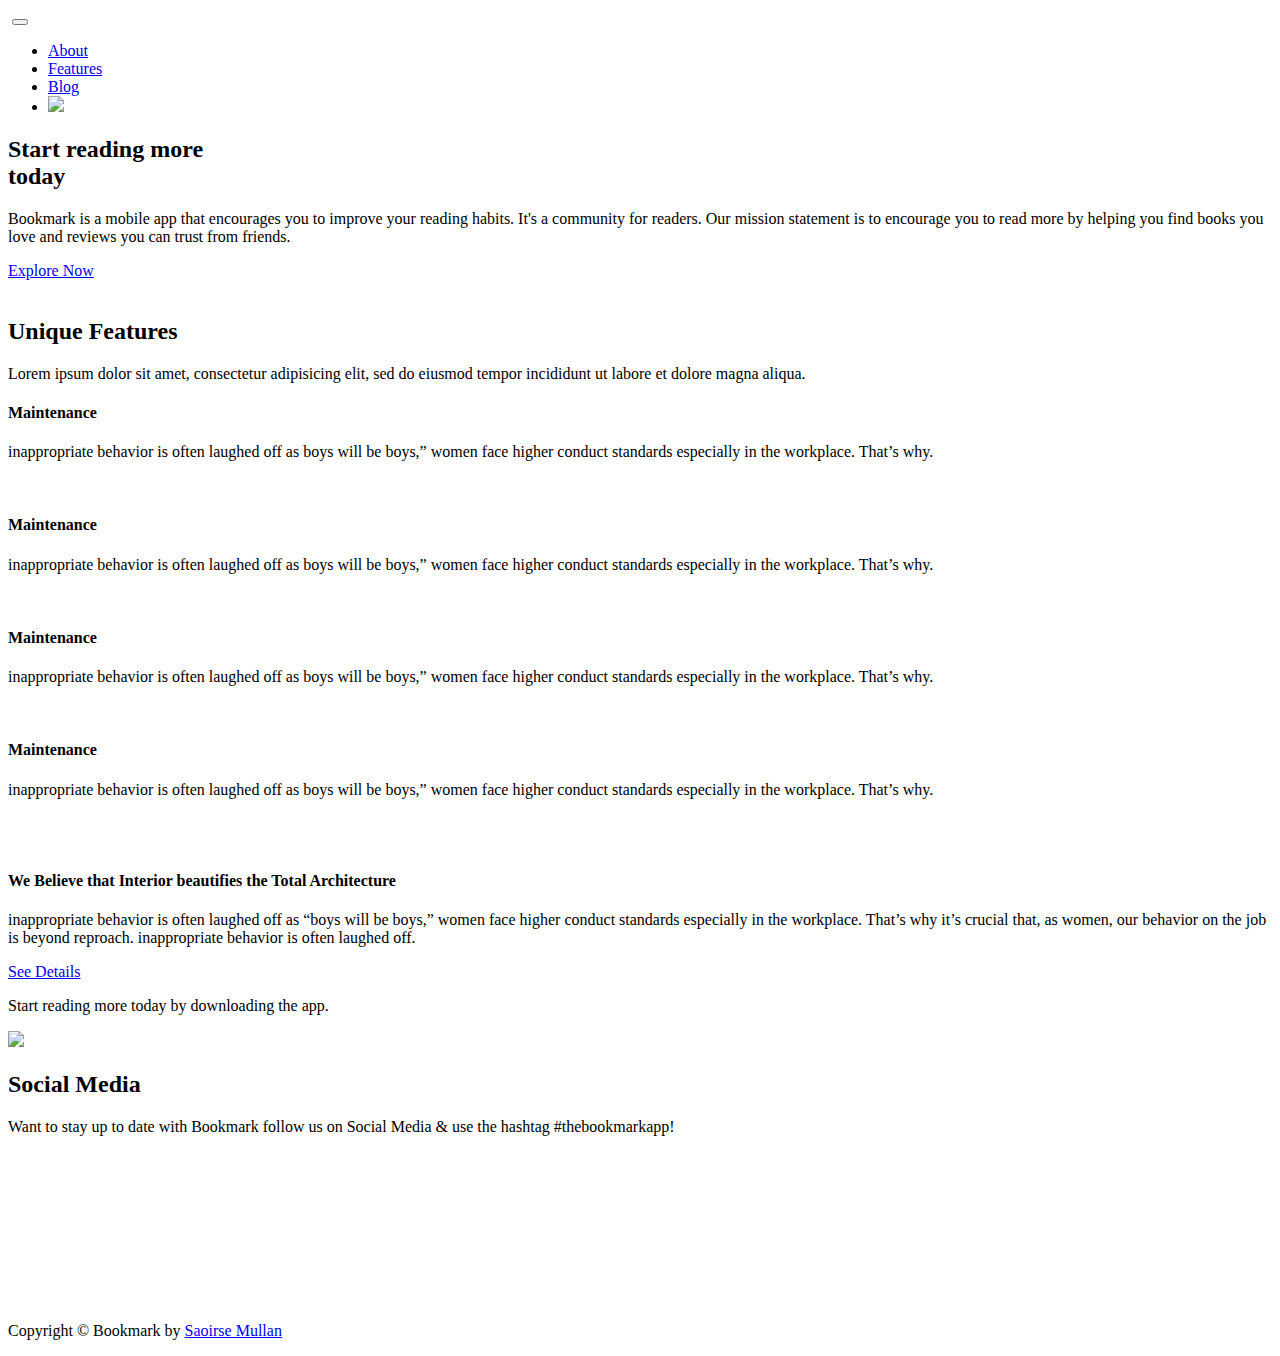
==== index.html @ 13c90588 "Add files via upload" ====
<!doctype html>
<html lang="en">
    <head>
        <!-- Required meta tags -->
        <meta charset="utf-8">
        <meta name="viewport" content="width=device-width, initial-scale=1, shrink-to-fit=no">
        <link rel="icon" href="img/favicon.jpg" type="image/png">
        <title>Bookmark</title>
        <!-- Bootstrap CSS -->
        <link rel="stylesheet" href="css/bootstrap.css">
        <link rel="stylesheet" href="vendors/linericon/style.css">
        <link rel="stylesheet" href="css/font-awesome.min.css">
        <link rel="stylesheet" href="vendors/owl-carousel/owl.carousel.min.css">
        <link rel="stylesheet" href="vendors/lightbox/simpleLightbox.css">
        <link rel="stylesheet" href="vendors/nice-select/css/nice-select.css">
        <link rel="stylesheet" href="vendors/animate-css/animate.css">
        <link rel="stylesheet" href="vendors/popup/magnific-popup.css">
  <link href="https://fonts.googleapis.com/css2?family=Muli&family=Roboto&display=swap" rel="stylesheet">        <!-- main css -->
        <link rel="stylesheet" href="css/style.css">
        <link rel="stylesheet" href="css/responsive.css">
    </head>
    <body data-spy="scroll" data-target="#mainNav" data-offset="70">
        
        <!--================Header Menu Area =================-->
        <header class="header_area">
            <div class="main_menu" id="mainNav">
            	<nav class="navbar navbar-expand-lg navbar-light">
					<div class="container">
						<!-- Brand and toggle get grouped for better mobile display -->
						<a class="navbar-brand logo_h" href="index.html"><img src="img/logo.svg" alt=""></a>
						<button class="navbar-toggler" type="button" data-toggle="collapse" data-target="#navbarSupportedContent" aria-controls="navbarSupportedContent" aria-expanded="false" aria-label="Toggle navigation">
							<span class="icon-bar"></span>
							<span class="icon-bar"></span>
							<span class="icon-bar"></span>
						</button>
						<!-- Collect the nav links, forms, and other content for toggling -->
						<div class="collapse navbar-collapse offset" id="navbarSupportedContent">
							<ul class="nav navbar-nav menu_nav ml-auto">
								<li class="nav-item active"><a class="nav-link" href="#home">About</a></li> 
								<li class="nav-item"><a class="nav-link" href="#feature">Features</a></li> 
                                <li class="nav-item"><a class="nav-link" href="https://saoirseann.tumblr.com/tagged/ixd503">Blog</a></li> 
                                  <div class="app-stores">
                                <li class="nav-item"><a class="nav-link" href="#download"><img src="img/google.png"></a></li></div>
							</ul>
						</div> 
					</div>
            	</nav>
            </div>
        </header>
        <!--================Header Menu Area =================-->
        
        <!--================Home Banner Area =================-->
        <section class="home_banner_area" id="home">
            <div class="banner_inner">
				<div class="container">
					<div class="row banner_content">
						<div class="col-lg-9">
							<h2>Start reading more<br> today</h2>
							<p>Bookmark is a mobile app that encourages you to improve your reading habits. It's a community for readers. Our mission statement is to encourage you to read more by helping you find books you love and reviews you can trust from friends.</p>
							<a class="banner_btn" href="#main_title">Explore Now</a>
						</div>
						<div class="col-lg-3">
							<div class="banner_map_img">
								<img class="img-fluid" src="img/home.png" alt="">
							</div>
						</div>
					</div>
				</div>
            </div>
        </section>
        <!--================End Home Banner Area =================-->
        
        <!--================Feature Area =================-->
        <section class="feature_area p_120" id="feature">
        	<div class="container">
        		<div class="main_title">
        			<h2>Unique Features</h2>
        			<p>Lorem ipsum dolor sit amet, consectetur adipisicing elit, sed do eiusmod tempor incididunt ut labore  et dolore magna aliqua.</p>
        		</div>
        		<div class="feature_inner row">
        			<div class="col-lg-6 col-md-6">
        				<div class="feature_item">
        					<h4>Maintenance</h4>
        					<p>inappropriate behavior is often laughed off as boys will be boys,” women face higher conduct standards especially in the workplace. That’s why.</p>
                            <img class="img-fluid" src="img/hme.png" alt="">
        				</div>
        			</div>
                </div>

                <div class="feature_inner row">
        			<div class="col-lg-6 col-md-6">
        				<div class="feature_item">
        					<h4>Maintenance</h4>
        					<p>inappropriate behavior is often laughed off as boys will be boys,” women face higher conduct standards especially in the workplace. That’s why.</p>
                            <img class="img-fluid" src="img/hme.png" alt="">
        				</div>
        			</div></div>



        			                <div class="feature_inner row">
                                        <div class="col-lg-6 col-md-6">
        				<div class="feature_item">
        					<h4>Maintenance</h4>
        					<p>inappropriate behavior is often laughed off as boys will be boys,” women face higher conduct standards especially in the workplace. That’s why.</p>
                        <img class="img-fluid" src="img/hme.png" alt="">


        				</div>
        			</div></div>


                    <div class="feature_inner row">
                        <div class="col-lg-6 col-md-6">
        				<div class="feature_item">
        					<h4>Maintenance</h4>
        					<p>inappropriate behavior is often laughed off as boys will be boys,” women face higher conduct standards especially in the workplace. That’s why.</p>
                            <img class="img-fluid" src="img/hme.png" alt="">

        				</div>
        			</div>
        		</div>


        	</div>
        </section>
        <!--================End Feature Area =================-->
        
        <!--================Interior Area =================-->
        <section class="interior_area">
        	<div class="container">
        		<div class="interior_inner row">
        			<div class="col-lg-6">
        				<img class="img-fluid" src="img/interior-1.png" alt="">
        			</div>
        			<div class="col-lg-5 offset-lg-1">
        				<div class="interior_text">
        					<h4>We Believe that Interior beautifies the Total Architecture</h4>
        					<p>inappropriate behavior is often laughed off as “boys will be boys,” women face higher conduct standards especially in the workplace. That’s why it’s crucial that, as women, our behavior on the job is beyond reproach. inappropriate behavior is often laughed off.</p>
        					<a class="main_btn" href="#">See Details</a>
        				</div>
        			</div>
        		</div>
        	</div>
        </section>
        <!--================End Interior Area =================-->
        

        
        <!--================Price Area =================
        <section class="price_area p_120" id="price">
        	<div class="container">
        		<div class="main_title">
        			<h2>Pricing Table</h2>
        			<p>Lorem ipsum dolor sit amet, consectetur adipisicing elit, sed do eiusmod tempor incididunt ut labore  et dolore magna aliqua.</p>
        		</div>
        		<div class="price_item_inner row">
        			<div class="col-lg-4">
        				<div class="price_item">
        					<div class="price_head">
        						<div class="float-left">
        							<h3>Standard</h3>
        							<p>For the individuals</p>
        						</div>
        						<div class="float-right">
        							<h2>£199</h2>
        						</div>
        					</div>
        					<div class="price_body">
        						<ul class="list">
        							<li><a href="#">2.5 GB Free Photos</a></li>
        							<li><a href="#">Secure Online Transfer Indeed</a></li>
        							<li><a href="#">Unlimited Styles for interface</a></li>
        							<li><a href="#">Reliable Customer Service</a></li>
        							<li><a href="#">Manual Backup Provided</a></li>
        						</ul>
        					</div>
        					<div class="price_footer">
        						<a class="main_btn2" href="#">Purchase Plan</a>
        					</div>
        				</div>
        			</div>
        			<div class="col-lg-4">
        				<div class="price_item">
        					<div class="price_head">
        						<div class="float-left">
        							<h3>Standard</h3>
        							<p>For the individuals</p>
        						</div>
        						<div class="float-right">
        							<h2>£199</h2>
        						</div>
        					</div>
        					<div class="price_body">
        						<ul class="list">
        							<li><a href="#">2.5 GB Free Photos</a></li>
        							<li><a href="#">Secure Online Transfer Indeed</a></li>
        							<li><a href="#">Unlimited Styles for interface</a></li>
        							<li><a href="#">Reliable Customer Service</a></li>
        							<li><a href="#">Manual Backup Provided</a></li>
        						</ul>
        					</div>
        					<div class="price_footer">
        						<a class="main_btn2" href="#">Purchase Plan</a>
        					</div>
        				</div>
        			</div>
        			<div class="col-lg-4">
        				<div class="price_item">
        					<div class="price_head">
        						<div class="float-left">
        							<h3>Standard</h3>
        							<p>For the individuals</p>
        						</div>
        						<div class="float-right">
        							<h2>£199</h2>
        						</div>
        					</div>
        					<div class="price_body">
        						<ul class="list">
        							<li><a href="#">2.5 GB Free Photos</a></li>
        							<li><a href="#">Secure Online Transfer Indeed</a></li>
        							<li><a href="#">Unlimited Styles for interface</a></li>
        							<li><a href="#">Reliable Customer Service</a></li>
        							<li><a href="#">Manual Backup Provided</a></li>
        						</ul>
        					</div>
        					<div class="price_footer">
        						<a class="main_btn2" href="#">Purchase Plan</a>
        					</div>
        				</div>
        			</div>
        		</div>
        	</div>
        </section>
        <!--================End Price Area =================-->
        
        <!--================Feature Area =================
        <section class="screenshot_area p_120" id="screen">
        	<div class="container">
        		<div class="main_title">
        			<h2>Unique Screenshots</h2>
        			<p>Lorem ipsum dolor sit amet, consectetur adipisicing elit, sed do eiusmod tempor incididunt ut labore  et dolore magna aliqua.</p>
        		</div>
        		<div class="screenshot_inner owl-carousel">
        			<div class="item">
        				<img src="img/feature/feature-1.jpg" alt="">
        			</div>
        			<div class="item">
        				<img src="img/feature/feature-2.jpg" alt="">
        			</div>
        			<div class="item">
        				<img src="img/feature/feature-3.jpg" alt="">
        			</div>
        			<div class="item">
        				<img src="img/feature/feature-4.jpg" alt="">
        			</div>
        		</div>
        	</div>
        </section>
        <!--================End Feature Area =================-->
        
      
        
        <!--================Download App Area =================-->
        <section class="download_app_area p_120">
        	<div class="container" id="download">
        		<div class="app_inner">
        			<p>Start reading more today by downloading the app.</p>
        			<div class="app_stores">
        			
        				<img src="img/google.png" width="135px">
                    </div>
                </div>
            </div>
        </section>
        <!--================End Download App Area =================-->
        
        <!--================Latest News Area =================-->
        <section class="latest_news_area p_120">
            <div class="container">
                <div class="main_title">
                    <h2>Social Media</h2>
        			<p>Want to stay up to date with Bookmark follow us on Social Media & use the hashtag #thebookmarkapp!</p>
        		</div>
        	
 <!-- LightWidget WIDGET --><script src="https://cdn.lightwidget.com/widgets/lightwidget.js"></script><iframe src="//lightwidget.com/widgets/a616dbb40aae5538a59fd2884e428ef4.html" scrolling="no" allowtransparency="true" class="lightwidget-widget" style="width:100%;border:0;overflow:hidden;"></iframe>

        	</div>
        </section>
        <!--================End Latest News Area =================-->
        
        <!--================ start footer Area  =================-->	
        <footer class="footer-area p_120">
            <div class="container">
        
                <div class="row footer-bottom d-flex justify-content-between align-items-center">
                    <p class="col-lg-8 col-md-8 footer-text m-0">
Copyright &copy; Bookmark by <a href="https://saoirsemullan.com" target="_blank">Saoirse Mullan</a></p>
                    <div class="col-lg-4 col-md-4 footer-social">

                        <a href="https://www.instagram.com/bookmark_app/" target="_blank"><i class="fa fa-instagram fa-2x"></i></a>
                        <a href="https://facebook.com/thebookmarkapp" target="_blank"><i class="fa fa-facebook fa-2x"></i></a>
                        <a href="https://twitter.com/bookmark_app" target="_blank"><i class="fa fa-twitter fa-2x"></i></a>
                    </div>
                </div>
            </div>
        </footer>
		<!--================ End footer Area  =================-->
        
        
        
        
        
        <!-- Optional JavaScript -->
        <!-- jQuery first, then Popper.js, then Bootstrap JS -->
        <script src="js/jquery-3.2.1.min.js"></script>
        <script src="js/popper.js"></script>
        <script src="js/bootstrap.min.js"></script>
        <script src="js/stellar.js"></script>
        <script src="vendors/lightbox/simpleLightbox.min.js"></script>
        <script src="vendors/nice-select/js/jquery.nice-select.min.js"></script>
        <script src="vendors/isotope/imagesloaded.pkgd.min.js"></script>
        <script src="vendors/isotope/isotope-min.js"></script>
        <script src="vendors/owl-carousel/owl.carousel.min.js"></script>
        <script src="js/jquery.ajaxchimp.min.js"></script>
        <script src="vendors/counter-up/jquery.waypoints.min.js"></script>
        <script src="vendors/counter-up/jquery.counterup.js"></script>
        <script src="js/mail-script.js"></script>
        <script src="vendors/popup/jquery.magnific-popup.min.js"></script>
        <script src="js/theme.js"></script>
    </body>
</html>
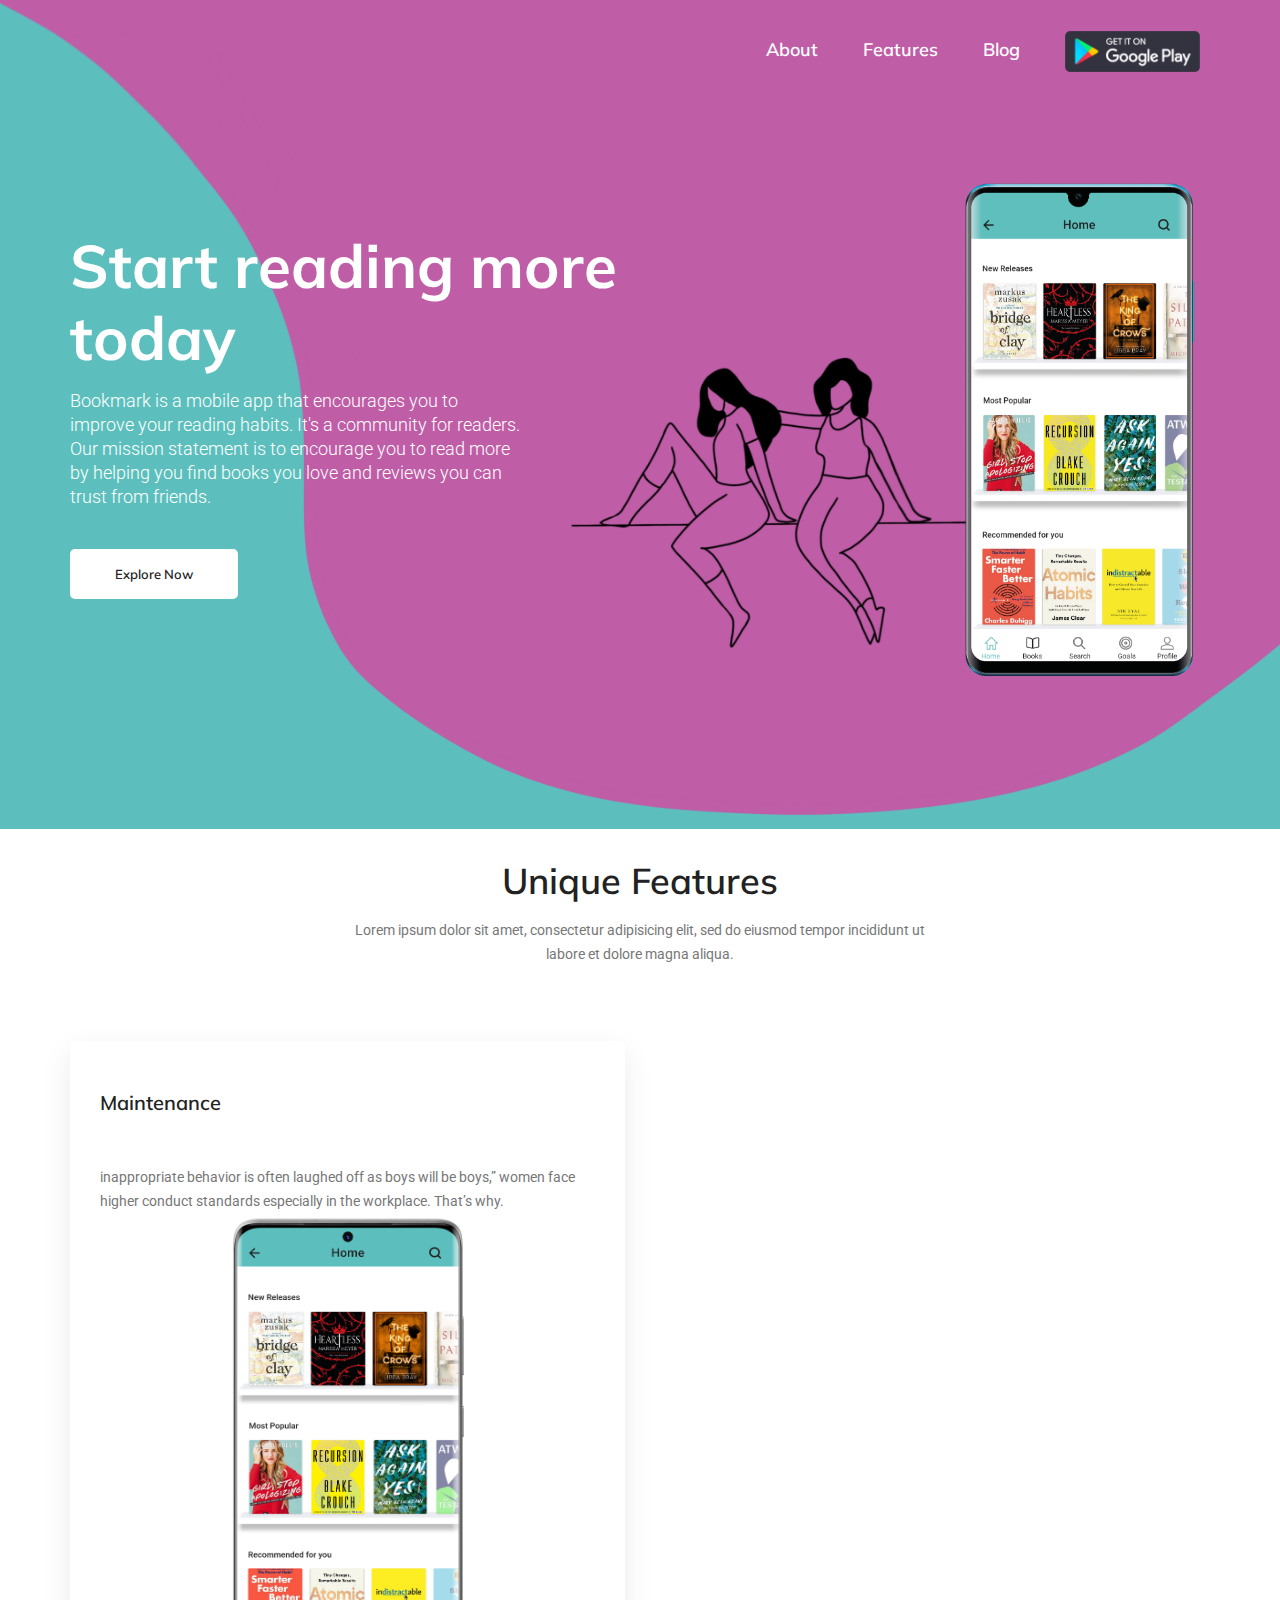
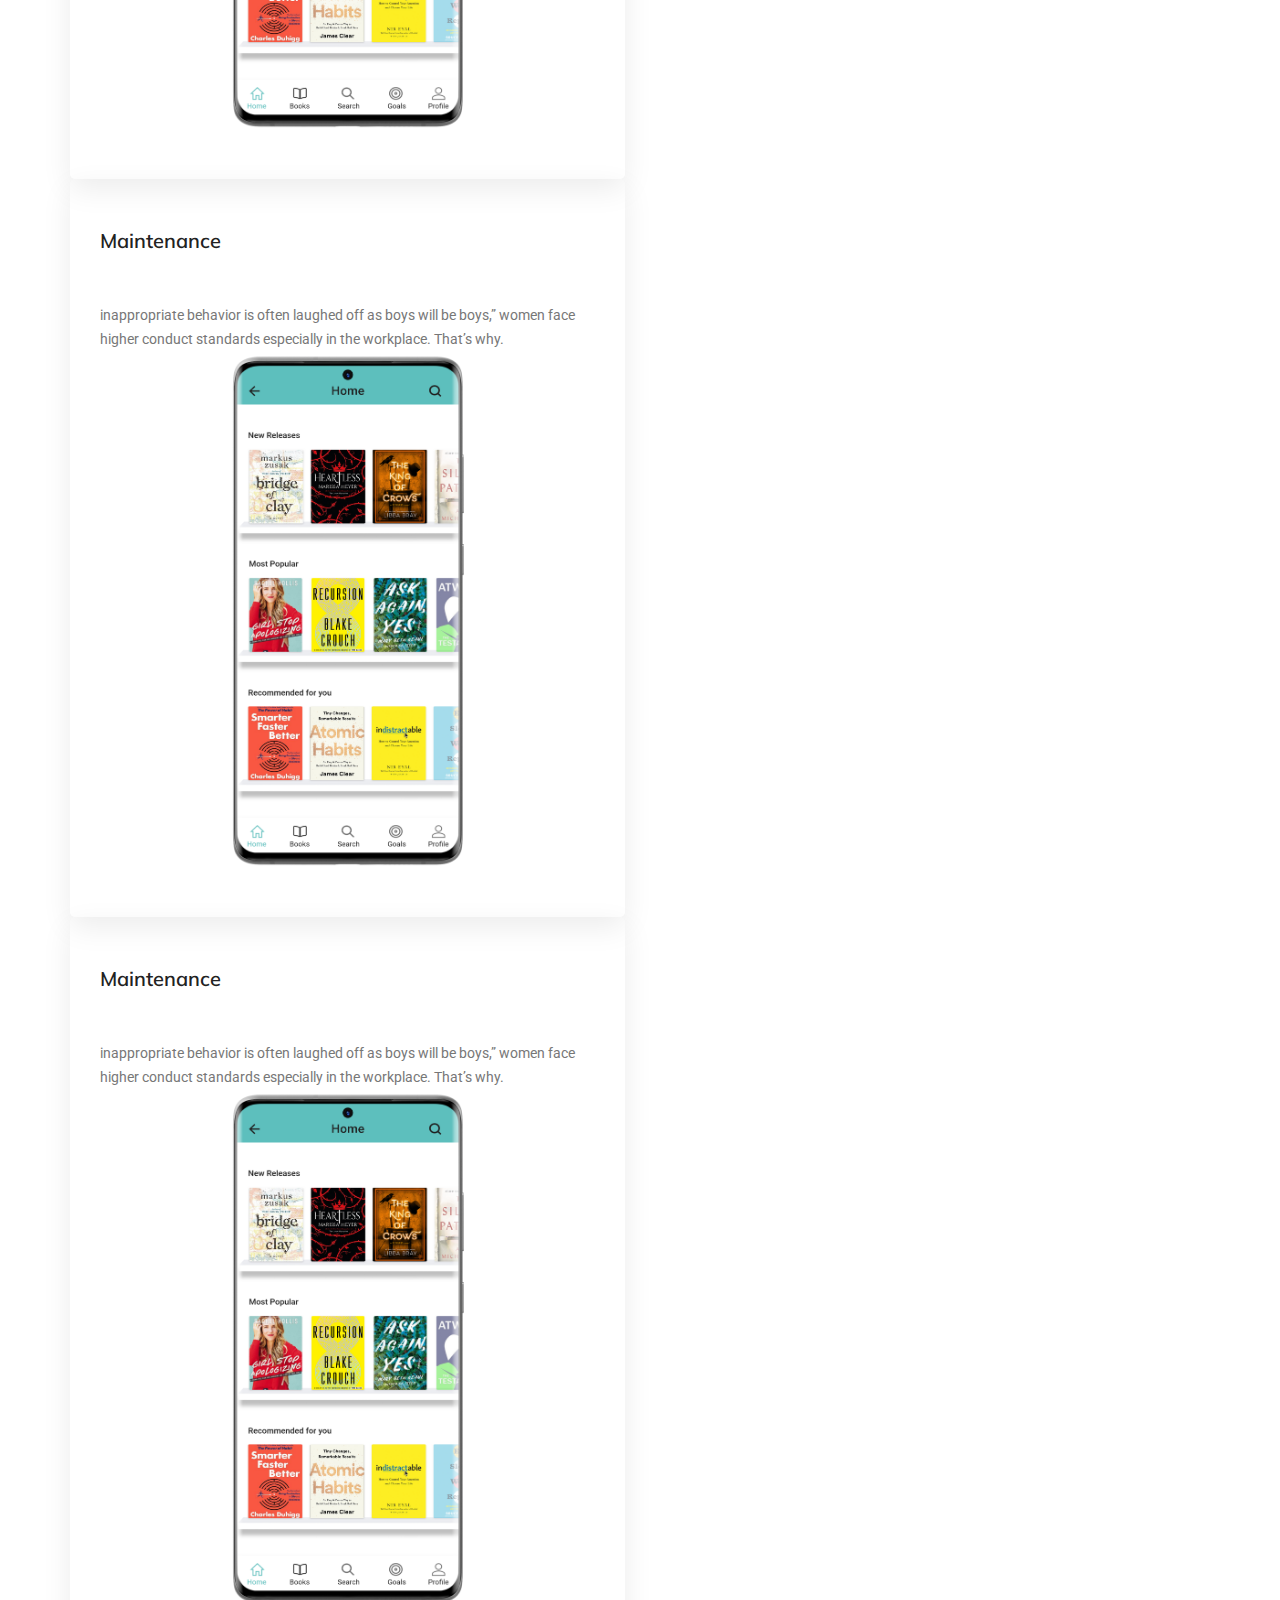
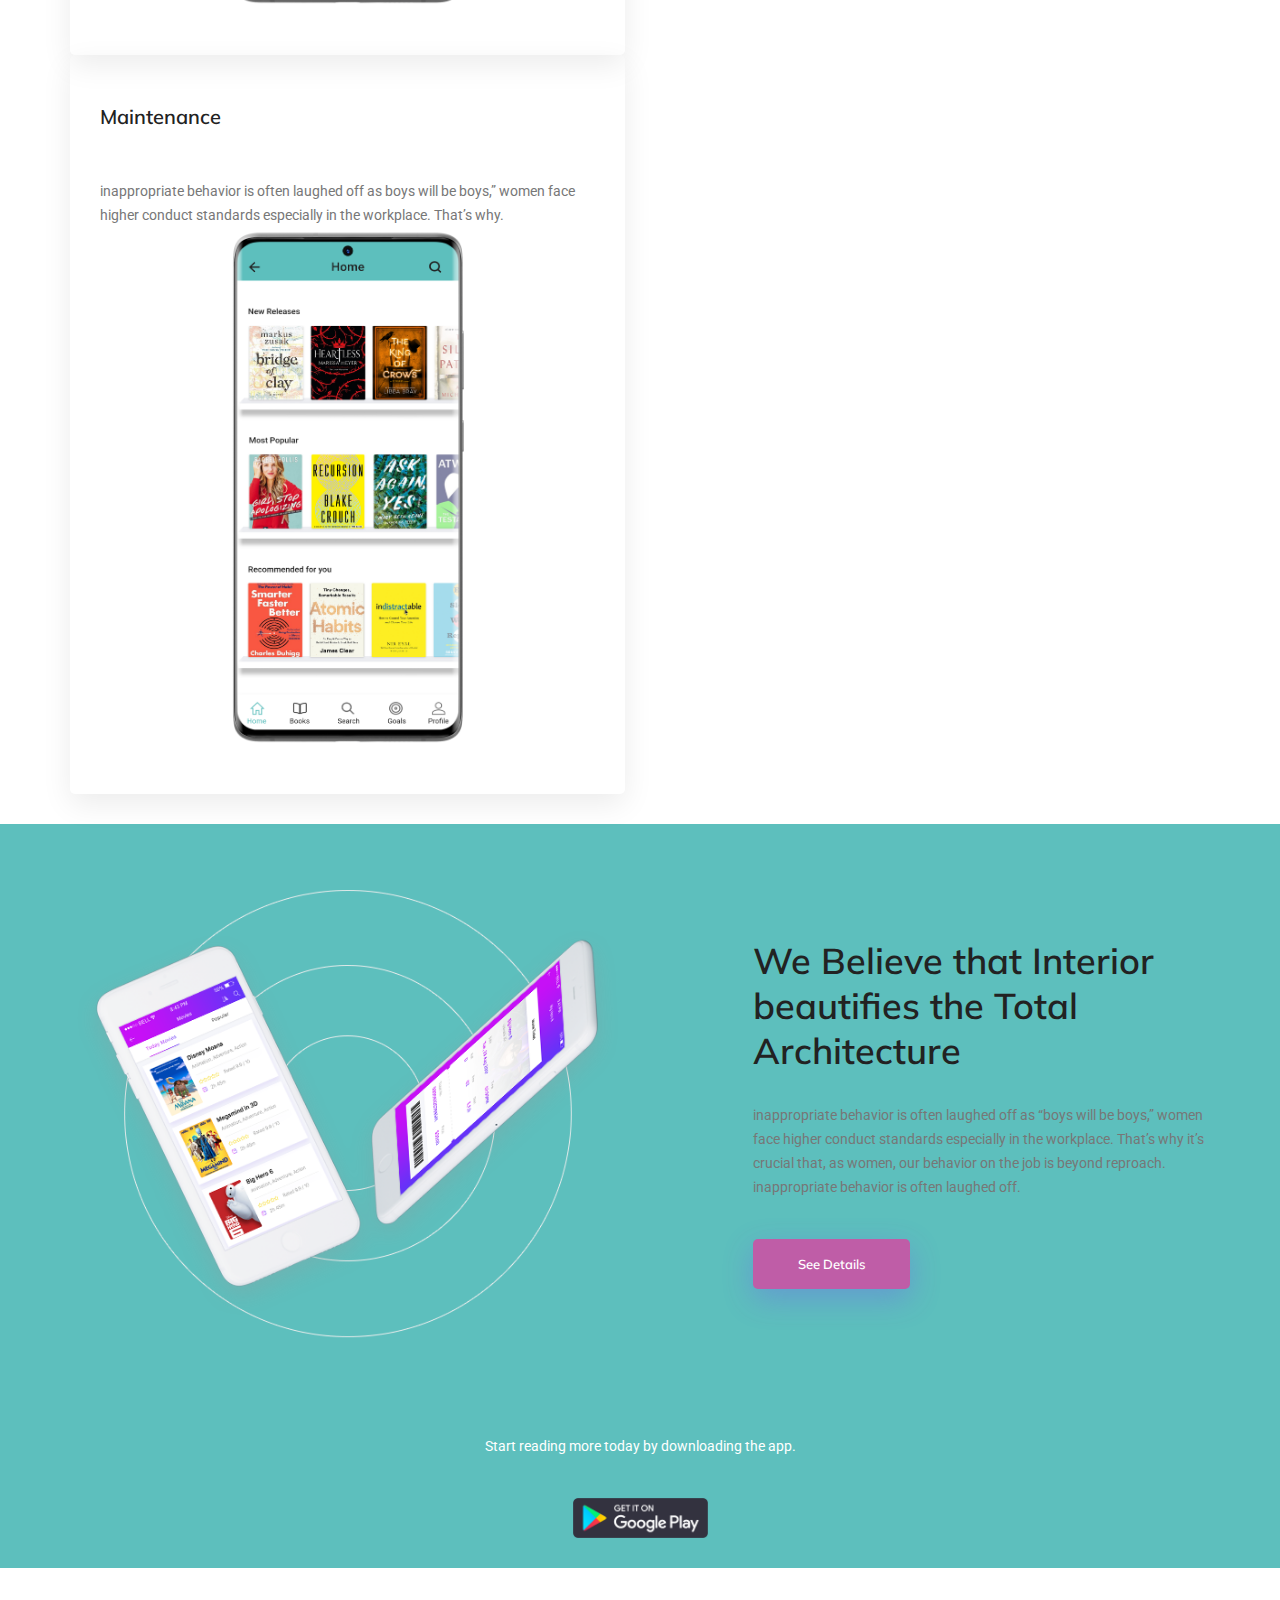
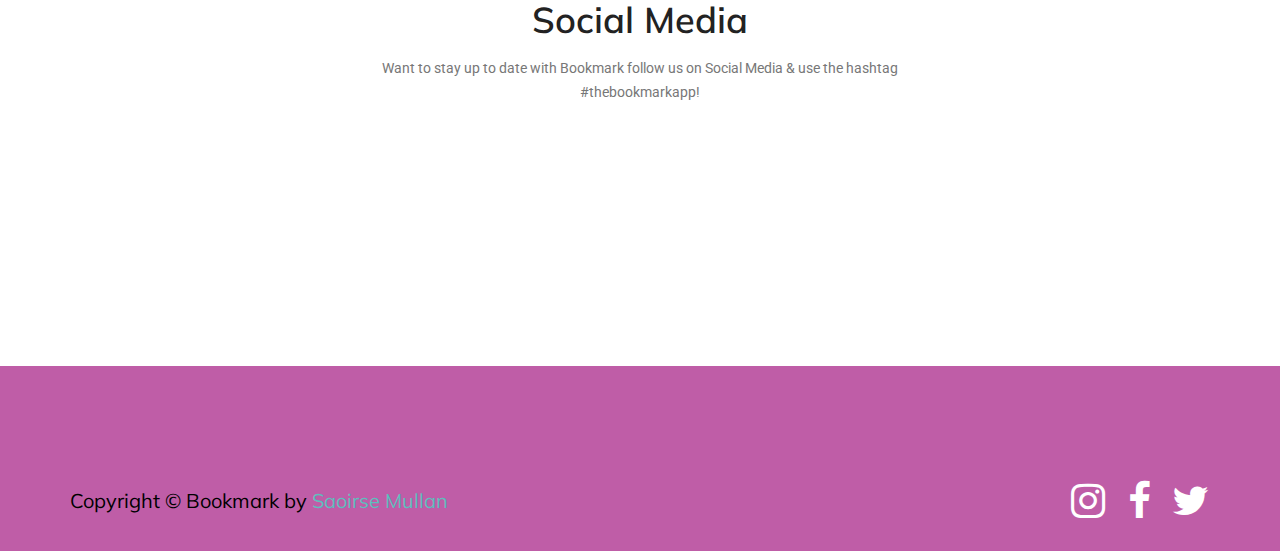
==== commit 4dafd600: "update" ====
--- a/index.html
+++ b/index.html
@@ -1,4 +1,4 @@
-<!doctype html>
+<!DOCTYPE html>
 <html lang="en">
     <head>
         <!-- Required meta tags -->
--- a/vendors/linericon/style.css
+++ b/vendors/linericon/style.css
@@ -0,0 +1,536 @@
+@font-face {
+	font-family: 'Linearicons-Free';
+	src:url('fonts/Linearicons-Free.eot?w118d');
+	src:url('fonts/Linearicons-Free.eot?#iefixw118d') format('embedded-opentype'),
+		url('fonts/Linearicons-Free.woff2?w118d') format('woff2'),
+		url('fonts/Linearicons-Free.woff?w118d') format('woff'),
+		url('fonts/Linearicons-Free.ttf?w118d') format('truetype'),
+		url('fonts/Linearicons-Free.svg?w118d#Linearicons-Free') format('svg');
+	font-weight: normal;
+	font-style: normal;
+}
+
+.lnr {
+	font-family: 'Linearicons-Free';
+	speak: none;
+	font-style: normal;
+	font-weight: normal;
+	font-variant: normal;
+	text-transform: none;
+	line-height: 1;
+
+	/* Better Font Rendering =========== */
+	-webkit-font-smoothing: antialiased;
+	-moz-osx-font-smoothing: grayscale;
+}
+
+.lnr-home:before {
+	content: "\e800";
+}
+.lnr-apartment:before {
+	content: "\e801";
+}
+.lnr-pencil:before {
+	content: "\e802";
+}
+.lnr-magic-wand:before {
+	content: "\e803";
+}
+.lnr-drop:before {
+	content: "\e804";
+}
+.lnr-lighter:before {
+	content: "\e805";
+}
+.lnr-poop:before {
+	content: "\e806";
+}
+.lnr-sun:before {
+	content: "\e807";
+}
+.lnr-moon:before {
+	content: "\e808";
+}
+.lnr-cloud:before {
+	content: "\e809";
+}
+.lnr-cloud-upload:before {
+	content: "\e80a";
+}
+.lnr-cloud-download:before {
+	content: "\e80b";
+}
+.lnr-cloud-sync:before {
+	content: "\e80c";
+}
+.lnr-cloud-check:before {
+	content: "\e80d";
+}
+.lnr-database:before {
+	content: "\e80e";
+}
+.lnr-lock:before {
+	content: "\e80f";
+}
+.lnr-cog:before {
+	content: "\e810";
+}
+.lnr-trash:before {
+	content: "\e811";
+}
+.lnr-dice:before {
+	content: "\e812";
+}
+.lnr-heart:before {
+	content: "\e813";
+}
+.lnr-star:before {
+	content: "\e814";
+}
+.lnr-star-half:before {
+	content: "\e815";
+}
+.lnr-star-empty:before {
+	content: "\e816";
+}
+.lnr-flag:before {
+	content: "\e817";
+}
+.lnr-envelope:before {
+	content: "\e818";
+}
+.lnr-paperclip:before {
+	content: "\e819";
+}
+.lnr-inbox:before {
+	content: "\e81a";
+}
+.lnr-eye:before {
+	content: "\e81b";
+}
+.lnr-printer:before {
+	content: "\e81c";
+}
+.lnr-file-empty:before {
+	content: "\e81d";
+}
+.lnr-file-add:before {
+	content: "\e81e";
+}
+.lnr-enter:before {
+	content: "\e81f";
+}
+.lnr-exit:before {
+	content: "\e820";
+}
+.lnr-graduation-hat:before {
+	content: "\e821";
+}
+.lnr-license:before {
+	content: "\e822";
+}
+.lnr-music-note:before {
+	content: "\e823";
+}
+.lnr-film-play:before {
+	content: "\e824";
+}
+.lnr-camera-video:before {
+	content: "\e825";
+}
+.lnr-camera:before {
+	content: "\e826";
+}
+.lnr-picture:before {
+	content: "\e827";
+}
+.lnr-book:before {
+	content: "\e828";
+}
+.lnr-bookmark:before {
+	content: "\e829";
+}
+.lnr-user:before {
+	content: "\e82a";
+}
+.lnr-users:before {
+	content: "\e82b";
+}
+.lnr-shirt:before {
+	content: "\e82c";
+}
+.lnr-store:before {
+	content: "\e82d";
+}
+.lnr-cart:before {
+	content: "\e82e";
+}
+.lnr-tag:before {
+	content: "\e82f";
+}
+.lnr-phone-handset:before {
+	content: "\e830";
+}
+.lnr-phone:before {
+	content: "\e831";
+}
+.lnr-pushpin:before {
+	content: "\e832";
+}
+.lnr-map-marker:before {
+	content: "\e833";
+}
+.lnr-map:before {
+	content: "\e834";
+}
+.lnr-location:before {
+	content: "\e835";
+}
+.lnr-calendar-full:before {
+	content: "\e836";
+}
+.lnr-keyboard:before {
+	content: "\e837";
+}
+.lnr-spell-check:before {
+	content: "\e838";
+}
+.lnr-screen:before {
+	content: "\e839";
+}
+.lnr-smartphone:before {
+	content: "\e83a";
+}
+.lnr-tablet:before {
+	content: "\e83b";
+}
+.lnr-laptop:before {
+	content: "\e83c";
+}
+.lnr-laptop-phone:before {
+	content: "\e83d";
+}
+.lnr-power-switch:before {
+	content: "\e83e";
+}
+.lnr-bubble:before {
+	content: "\e83f";
+}
+.lnr-heart-pulse:before {
+	content: "\e840";
+}
+.lnr-construction:before {
+	content: "\e841";
+}
+.lnr-pie-chart:before {
+	content: "\e842";
+}
+.lnr-chart-bars:before {
+	content: "\e843";
+}
+.lnr-gift:before {
+	content: "\e844";
+}
+.lnr-diamond:before {
+	content: "\e845";
+}
+.lnr-linearicons:before {
+	content: "\e846";
+}
+.lnr-dinner:before {
+	content: "\e847";
+}
+.lnr-coffee-cup:before {
+	content: "\e848";
+}
+.lnr-leaf:before {
+	content: "\e849";
+}
+.lnr-paw:before {
+	content: "\e84a";
+}
+.lnr-rocket:before {
+	content: "\e84b";
+}
+.lnr-briefcase:before {
+	content: "\e84c";
+}
+.lnr-bus:before {
+	content: "\e84d";
+}
+.lnr-car:before {
+	content: "\e84e";
+}
+.lnr-train:before {
+	content: "\e84f";
+}
+.lnr-bicycle:before {
+	content: "\e850";
+}
+.lnr-wheelchair:before {
+	content: "\e851";
+}
+.lnr-select:before {
+	content: "\e852";
+}
+.lnr-earth:before {
+	content: "\e853";
+}
+.lnr-smile:before {
+	content: "\e854";
+}
+.lnr-sad:before {
+	content: "\e855";
+}
+.lnr-neutral:before {
+	content: "\e856";
+}
+.lnr-mustache:before {
+	content: "\e857";
+}
+.lnr-alarm:before {
+	content: "\e858";
+}
+.lnr-bullhorn:before {
+	content: "\e859";
+}
+.lnr-volume-high:before {
+	content: "\e85a";
+}
+.lnr-volume-medium:before {
+	content: "\e85b";
+}
+.lnr-volume-low:before {
+	content: "\e85c";
+}
+.lnr-volume:before {
+	content: "\e85d";
+}
+.lnr-mic:before {
+	content: "\e85e";
+}
+.lnr-hourglass:before {
+	content: "\e85f";
+}
+.lnr-undo:before {
+	content: "\e860";
+}
+.lnr-redo:before {
+	content: "\e861";
+}
+.lnr-sync:before {
+	content: "\e862";
+}
+.lnr-history:before {
+	content: "\e863";
+}
+.lnr-clock:before {
+	content: "\e864";
+}
+.lnr-download:before {
+	content: "\e865";
+}
+.lnr-upload:before {
+	content: "\e866";
+}
+.lnr-enter-down:before {
+	content: "\e867";
+}
+.lnr-exit-up:before {
+	content: "\e868";
+}
+.lnr-bug:before {
+	content: "\e869";
+}
+.lnr-code:before {
+	content: "\e86a";
+}
+.lnr-link:before {
+	content: "\e86b";
+}
+.lnr-unlink:before {
+	content: "\e86c";
+}
+.lnr-thumbs-up:before {
+	content: "\e86d";
+}
+.lnr-thumbs-down:before {
+	content: "\e86e";
+}
+.lnr-magnifier:before {
+	content: "\e86f";
+}
+.lnr-cross:before {
+	content: "\e870";
+}
+.lnr-menu:before {
+	content: "\e871";
+}
+.lnr-list:before {
+	content: "\e872";
+}
+.lnr-chevron-up:before {
+	content: "\e873";
+}
+.lnr-chevron-down:before {
+	content: "\e874";
+}
+.lnr-chevron-left:before {
+	content: "\e875";
+}
+.lnr-chevron-right:before {
+	content: "\e876";
+}
+.lnr-arrow-up:before {
+	content: "\e877";
+}
+.lnr-arrow-down:before {
+	content: "\e878";
+}
+.lnr-arrow-left:before {
+	content: "\e879";
+}
+.lnr-arrow-right:before {
+	content: "\e87a";
+}
+.lnr-move:before {
+	content: "\e87b";
+}
+.lnr-warning:before {
+	content: "\e87c";
+}
+.lnr-question-circle:before {
+	content: "\e87d";
+}
+.lnr-menu-circle:before {
+	content: "\e87e";
+}
+.lnr-checkmark-circle:before {
+	content: "\e87f";
+}
+.lnr-cross-circle:before {
+	content: "\e880";
+}
+.lnr-plus-circle:before {
+	content: "\e881";
+}
+.lnr-circle-minus:before {
+	content: "\e882";
+}
+.lnr-arrow-up-circle:before {
+	content: "\e883";
+}
+.lnr-arrow-down-circle:before {
+	content: "\e884";
+}
+.lnr-arrow-left-circle:before {
+	content: "\e885";
+}
+.lnr-arrow-right-circle:before {
+	content: "\e886";
+}
+.lnr-chevron-up-circle:before {
+	content: "\e887";
+}
+.lnr-chevron-down-circle:before {
+	content: "\e888";
+}
+.lnr-chevron-left-circle:before {
+	content: "\e889";
+}
+.lnr-chevron-right-circle:before {
+	content: "\e88a";
+}
+.lnr-crop:before {
+	content: "\e88b";
+}
+.lnr-frame-expand:before {
+	content: "\e88c";
+}
+.lnr-frame-contract:before {
+	content: "\e88d";
+}
+.lnr-layers:before {
+	content: "\e88e";
+}
+.lnr-funnel:before {
+	content: "\e88f";
+}
+.lnr-text-format:before {
+	content: "\e890";
+}
+.lnr-text-format-remove:before {
+	content: "\e891";
+}
+.lnr-text-size:before {
+	content: "\e892";
+}
+.lnr-bold:before {
+	content: "\e893";
+}
+.lnr-italic:before {
+	content: "\e894";
+}
+.lnr-underline:before {
+	content: "\e895";
+}
+.lnr-strikethrough:before {
+	content: "\e896";
+}
+.lnr-highlight:before {
+	content: "\e897";
+}
+.lnr-text-align-left:before {
+	content: "\e898";
+}
+.lnr-text-align-center:before {
+	content: "\e899";
+}
+.lnr-text-align-right:before {
+	content: "\e89a";
+}
+.lnr-text-align-justify:before {
+	content: "\e89b";
+}
+.lnr-line-spacing:before {
+	content: "\e89c";
+}
+.lnr-indent-increase:before {
+	content: "\e89d";
+}
+.lnr-indent-decrease:before {
+	content: "\e89e";
+}
+.lnr-pilcrow:before {
+	content: "\e89f";
+}
+.lnr-direction-ltr:before {
+	content: "\e8a0";
+}
+.lnr-direction-rtl:before {
+	content: "\e8a1";
+}
+.lnr-page-break:before {
+	content: "\e8a2";
+}
+.lnr-sort-alpha-asc:before {
+	content: "\e8a3";
+}
+.lnr-sort-amount-asc:before {
+	content: "\e8a4";
+}
+.lnr-hand:before {
+	content: "\e8a5";
+}
+.lnr-pointer-up:before {
+	content: "\e8a6";
+}
+.lnr-pointer-right:before {
+	content: "\e8a7";
+}
+.lnr-pointer-down:before {
+	content: "\e8a8";
+}
+.lnr-pointer-left:before {
+	content: "\e8a9";
+}
--- a/vendors/lightbox/simpleLightbox.css
+++ b/vendors/lightbox/simpleLightbox.css
@@ -0,0 +1,296 @@
+.slbOverlay, .slbWrapOuter, .slbWrap {
+  position: fixed;
+  top: 0;
+  right: 0;
+  bottom: 0;
+  left: 0;
+}
+
+.slbOverlay {
+  overflow: hidden;
+  z-index: 2000;
+  background-color: #000;
+  opacity: 0.7;
+  filter: alpha(opacity=70);
+  -webkit-animation: slbOverlay 0.5s;
+  -moz-animation: slbOverlay 0.5s;
+  animation: slbOverlay 0.5s;
+}
+
+.slbWrapOuter {
+  overflow-x: hidden;
+  overflow-y: auto;
+  z-index: 2010;
+}
+
+.slbWrap {
+  position: absolute;
+  text-align: center;
+}
+
+.slbWrap:before {
+  content: "";
+  display: inline-block;
+  height: 100%;
+  vertical-align: middle;
+}
+
+.slbContentOuter {
+  display: inline-block;
+  vertical-align: middle;
+  margin: 0px auto;
+  padding: 0 1em;
+  box-sizing: border-box;
+  z-index: 2020;
+  text-align: left;
+  max-width: 100%;
+}
+
+.slbContentEl .slbContentOuter {
+  padding: 5em 1em;
+}
+
+.slbContent {
+  position: relative;
+}
+
+.slbContentEl .slbContent {
+  -webkit-animation: slbEnter 0.3s;
+  -moz-animation: slbEnter 0.3s;
+  animation: slbEnter 0.3s;
+  background-color: #fff;
+  box-shadow: 0 0.2em 1em rgba(0, 0, 0, 0.4);
+}
+
+.slbImageWrap {
+  -webkit-animation: slbEnter 0.3s;
+  -moz-animation: slbEnter 0.3s;
+  animation: slbEnter 0.3s;
+  position: relative;
+}
+
+.slbImageWrap:after {
+  content: "";
+  position: absolute;
+  left: 0;
+  right: 0;
+  top: 5em;
+  bottom: 5em;
+  display: block;
+  z-index: -1;
+  box-shadow: 0 0.2em 1em rgba(0, 0, 0, 0.6);
+  background-color: #FFF;
+}
+
+.slbImage {
+  width: auto;
+  max-width: 100%;
+  height: auto;
+  display: block;
+  line-height: 0;
+  box-sizing: border-box;
+  padding: 5em 0;
+  margin: 0 auto;
+}
+
+.slbCaption {
+  display: inline-block;
+  max-width: 100%;
+  overflow: hidden;
+  text-overflow: ellipsis;
+  white-space: nowrap;
+  word-wrap: normal;
+  font-size: 1.4em;
+  position: absolute;
+  left: 0;
+  right: 0;
+  bottom: 0;
+  padding: 0.71429em 0;
+  color: #fff;
+  color: rgba(255, 255, 255, 0.7);
+  text-align: center;
+}
+
+.slbCloseBtn, .slbArrow {
+  margin: 0;
+  padding: 0;
+  border: 0;
+  cursor: pointer;
+  background: none;
+}
+
+.slbCloseBtn::-moz-focus-inner, .slbArrow::-moz-focus-inner {
+  padding: 0;
+  border: 0;
+}
+
+.slbCloseBtn:hover, .slbArrow:hover {
+  opacity: 0.5;
+}
+
+.slbCloseBtn:active, .slbArrow:active {
+  opacity: 0.8;
+}
+
+.slbCloseBtn {
+  -webkit-animation: slbEnter 0.3s;
+  -moz-animation: slbEnter 0.3s;
+  animation: slbEnter 0.3s;
+  font-size: 3em;
+  width: 1.66667em;
+  height: 1.66667em;
+  line-height: 1.66667em;
+  position: absolute;
+  right: -0.33333em;
+  top: 0;
+  color: #fff;
+  color: rgba(255, 255, 255, 0.7);
+  text-align: center;
+    outline: none;
+    box-shadow: none;
+}
+
+.slbLoading .slbCloseBtn {
+  display: none;
+}
+
+.slbLoadingText {
+  font-size: 1.4em;
+  color: #fff;
+  color: rgba(255, 255, 255, 0.9);
+}
+
+.slbArrows {
+  position: fixed;
+  top: 50%;
+  left: 0;
+  right: 0;
+}
+
+.slbLoading .slbArrows {
+  display: none;
+}
+
+.slbArrow {
+  position: absolute;
+  top: 50%;
+  margin-top: -5em;
+  width: 5em;
+  height: 10em;
+  opacity: 0.7;
+  text-indent: -999em;
+  overflow: hidden;
+    outline: none;
+    box-shadow: none;
+}
+
+.slbArrow:before {
+  content: "";
+  position: absolute;
+  top: 50%;
+  left: 50%;
+  margin: -0.8em 0 0 -0.8em;
+  border: 0.8em solid transparent;
+}
+
+.slbArrow.next {
+  right: 0;
+}
+
+.slbArrow.next:before {
+  border-left-color: #fff;
+}
+
+.slbArrow.prev {
+  left: 0;
+}
+
+.slbArrow.prev:before {
+  border-right-color: #fff;
+}
+
+.slbIframeCont {
+  width: 80em;
+  height: 0;
+  overflow: hidden;
+  padding-top: 56.25%;
+  margin: 5em 0;
+}
+
+.slbIframe {
+  position: absolute;
+  top: 0;
+  left: 0;
+  width: 100%;
+  height: 100%;
+  box-shadow: 0 0.2em 1em rgba(0, 0, 0, 0.6);
+  background: #000;
+}
+
+@-webkit-keyframes slbOverlay {
+  from {
+    opacity: 0;
+  }
+  to {
+    opacity: 0.7;
+  }
+}
+
+@-moz-keyframes slbOverlay {
+  from {
+    opacity: 0;
+  }
+  to {
+    opacity: 0.7;
+  }
+}
+
+@keyframes slbOverlay {
+  from {
+    opacity: 0;
+  }
+  to {
+    opacity: 0.7;
+  }
+}
+
+@-webkit-keyframes slbEnter {
+  from {
+    opacity: 0;
+    -webkit-transform: translate3d(0, -1em, 0);
+  }
+  to {
+    opacity: 1;
+    -webkit-transform: translate3d(0, 0, 0);
+  }
+}
+
+@-moz-keyframes slbEnter {
+  from {
+    opacity: 0;
+    -moz-transform: translate3d(0, -1em, 0);
+  }
+  to {
+    opacity: 1;
+    -moz-transform: translate3d(0, 0, 0);
+  }
+}
+
+@keyframes slbEnter {
+  from {
+    opacity: 0;
+    -webkit-transform: translate3d(0, -1em, 0);
+    -moz-transform: translate3d(0, -1em, 0);
+    -ms-transform: translate3d(0, -1em, 0);
+    -o-transform: translate3d(0, -1em, 0);
+    transform: translate3d(0, -1em, 0);
+  }
+  to {
+    opacity: 1;
+    -webkit-transform: translate3d(0, 0, 0);
+    -moz-transform: translate3d(0, 0, 0);
+    -ms-transform: translate3d(0, 0, 0);
+    -o-transform: translate3d(0, 0, 0);
+    transform: translate3d(0, 0, 0);
+  }
+}
--- a/vendors/nice-select/css/nice-select.css
+++ b/vendors/nice-select/css/nice-select.css
@@ -0,0 +1,138 @@
+.nice-select {
+  -webkit-tap-highlight-color: transparent;
+  background-color: #fff;
+  border-radius: 5px;
+  border: solid 1px #e8e8e8;
+  box-sizing: border-box;
+  clear: both;
+  cursor: pointer;
+  display: block;
+  float: left;
+  font-family: inherit;
+  font-size: 14px;
+  font-weight: normal;
+  height: 42px;
+  line-height: 40px;
+  outline: none;
+  padding-left: 18px;
+  padding-right: 30px;
+  position: relative;
+  text-align: left !important;
+  -webkit-transition: all 0.2s ease-in-out;
+  transition: all 0.2s ease-in-out;
+  -webkit-user-select: none;
+     -moz-user-select: none;
+      -ms-user-select: none;
+          user-select: none;
+  white-space: nowrap;
+  width: auto; }
+  .nice-select:hover {
+    border-color: #dbdbdb; }
+  .nice-select:active, .nice-select.open, .nice-select:focus {
+    border-color: #999; }
+  .nice-select:after {
+    border-bottom: 2px solid #999;
+    border-right: 2px solid #999;
+    content: '';
+    display: block;
+    height: 5px;
+    margin-top: -4px;
+    pointer-events: none;
+    position: absolute;
+    right: 12px;
+    top: 50%;
+    -webkit-transform-origin: 66% 66%;
+        -ms-transform-origin: 66% 66%;
+            transform-origin: 66% 66%;
+    -webkit-transform: rotate(45deg);
+        -ms-transform: rotate(45deg);
+            transform: rotate(45deg);
+    -webkit-transition: all 0.15s ease-in-out;
+    transition: all 0.15s ease-in-out;
+    width: 5px; }
+  .nice-select.open:after {
+    -webkit-transform: rotate(-135deg);
+        -ms-transform: rotate(-135deg);
+            transform: rotate(-135deg); }
+  .nice-select.open .list {
+    opacity: 1;
+    pointer-events: auto;
+    -webkit-transform: scale(1) translateY(0);
+        -ms-transform: scale(1) translateY(0);
+            transform: scale(1) translateY(0); }
+  .nice-select.disabled {
+    border-color: #ededed;
+    color: #999;
+    pointer-events: none; }
+    .nice-select.disabled:after {
+      border-color: #cccccc; }
+  .nice-select.wide {
+    width: 100%; }
+    .nice-select.wide .list {
+      left: 0 !important;
+      right: 0 !important; }
+  .nice-select.right {
+    float: right; }
+    .nice-select.right .list {
+      left: auto;
+      right: 0; }
+  .nice-select.small {
+    font-size: 12px;
+    height: 36px;
+    line-height: 34px; }
+    .nice-select.small:after {
+      height: 4px;
+      width: 4px; }
+    .nice-select.small .option {
+      line-height: 34px;
+      min-height: 34px; }
+  .nice-select .list {
+    background-color: #fff;
+    border-radius: 5px;
+    box-shadow: 0 0 0 1px rgba(68, 68, 68, 0.11);
+    box-sizing: border-box;
+    margin-top: 4px;
+    opacity: 0;
+    overflow: hidden;
+    padding: 0;
+    pointer-events: none;
+    position: absolute;
+    top: 100%;
+    left: 0;
+    -webkit-transform-origin: 50% 0;
+        -ms-transform-origin: 50% 0;
+            transform-origin: 50% 0;
+    -webkit-transform: scale(0.75) translateY(-21px);
+        -ms-transform: scale(0.75) translateY(-21px);
+            transform: scale(0.75) translateY(-21px);
+    -webkit-transition: all 0.2s cubic-bezier(0.5, 0, 0, 1.25), opacity 0.15s ease-out;
+    transition: all 0.2s cubic-bezier(0.5, 0, 0, 1.25), opacity 0.15s ease-out;
+    z-index: 9; }
+    .nice-select .list:hover .option:not(:hover) {
+      background-color: transparent !important; }
+  .nice-select .option {
+    cursor: pointer;
+    font-weight: 400;
+    line-height: 40px;
+    list-style: none;
+    min-height: 40px;
+    outline: none;
+    padding-left: 18px;
+    padding-right: 29px;
+    text-align: left;
+    -webkit-transition: all 0.2s;
+    transition: all 0.2s; }
+    .nice-select .option:hover, .nice-select .option.focus, .nice-select .option.selected.focus {
+      background-color: #f6f6f6; }
+    .nice-select .option.selected {
+      font-weight: bold; }
+    .nice-select .option.disabled {
+      background-color: transparent;
+      color: #999;
+      cursor: default; }
+
+.no-csspointerevents .nice-select .list {
+  display: none; }
+
+.no-csspointerevents .nice-select.open .list {
+  display: block; }
--- a/css/style.css
+++ b/css/style.css
@@ -0,0 +1,4080 @@
+/*----------------------------------------------------
+@File: Default Style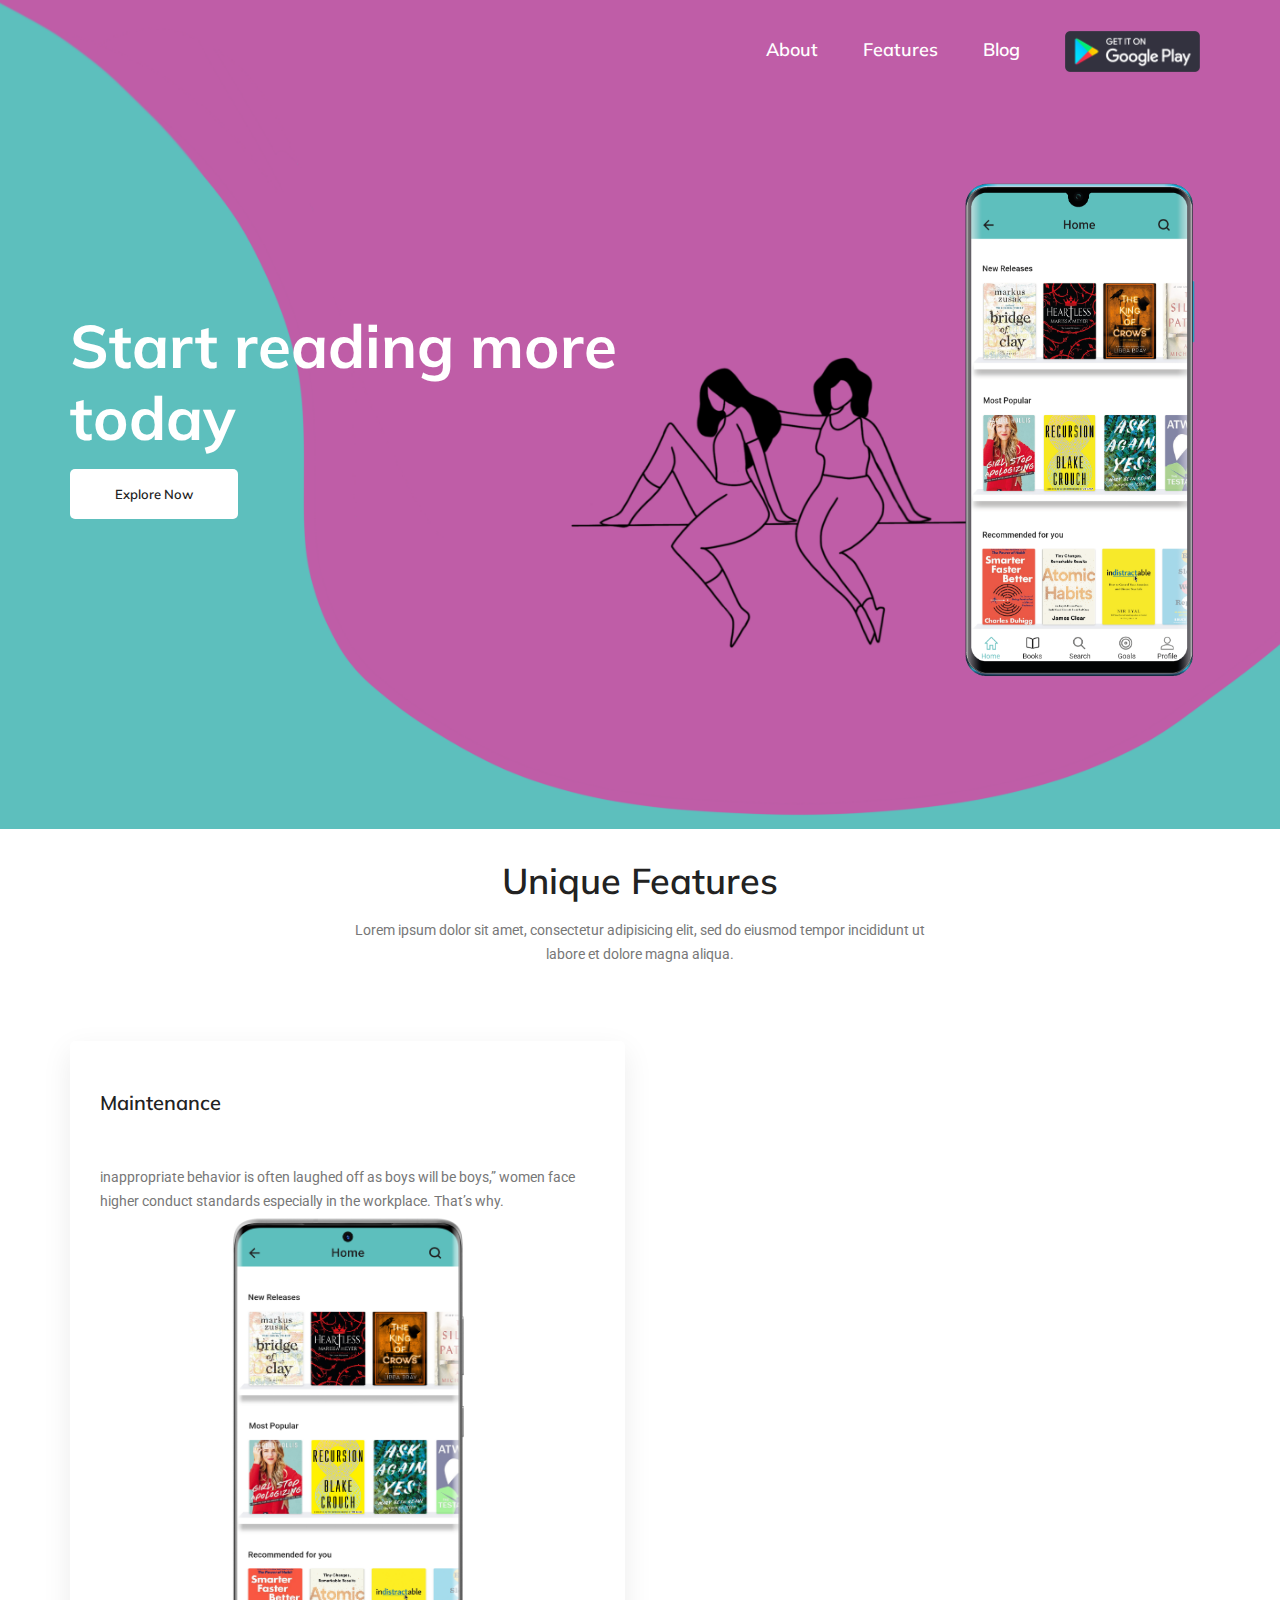
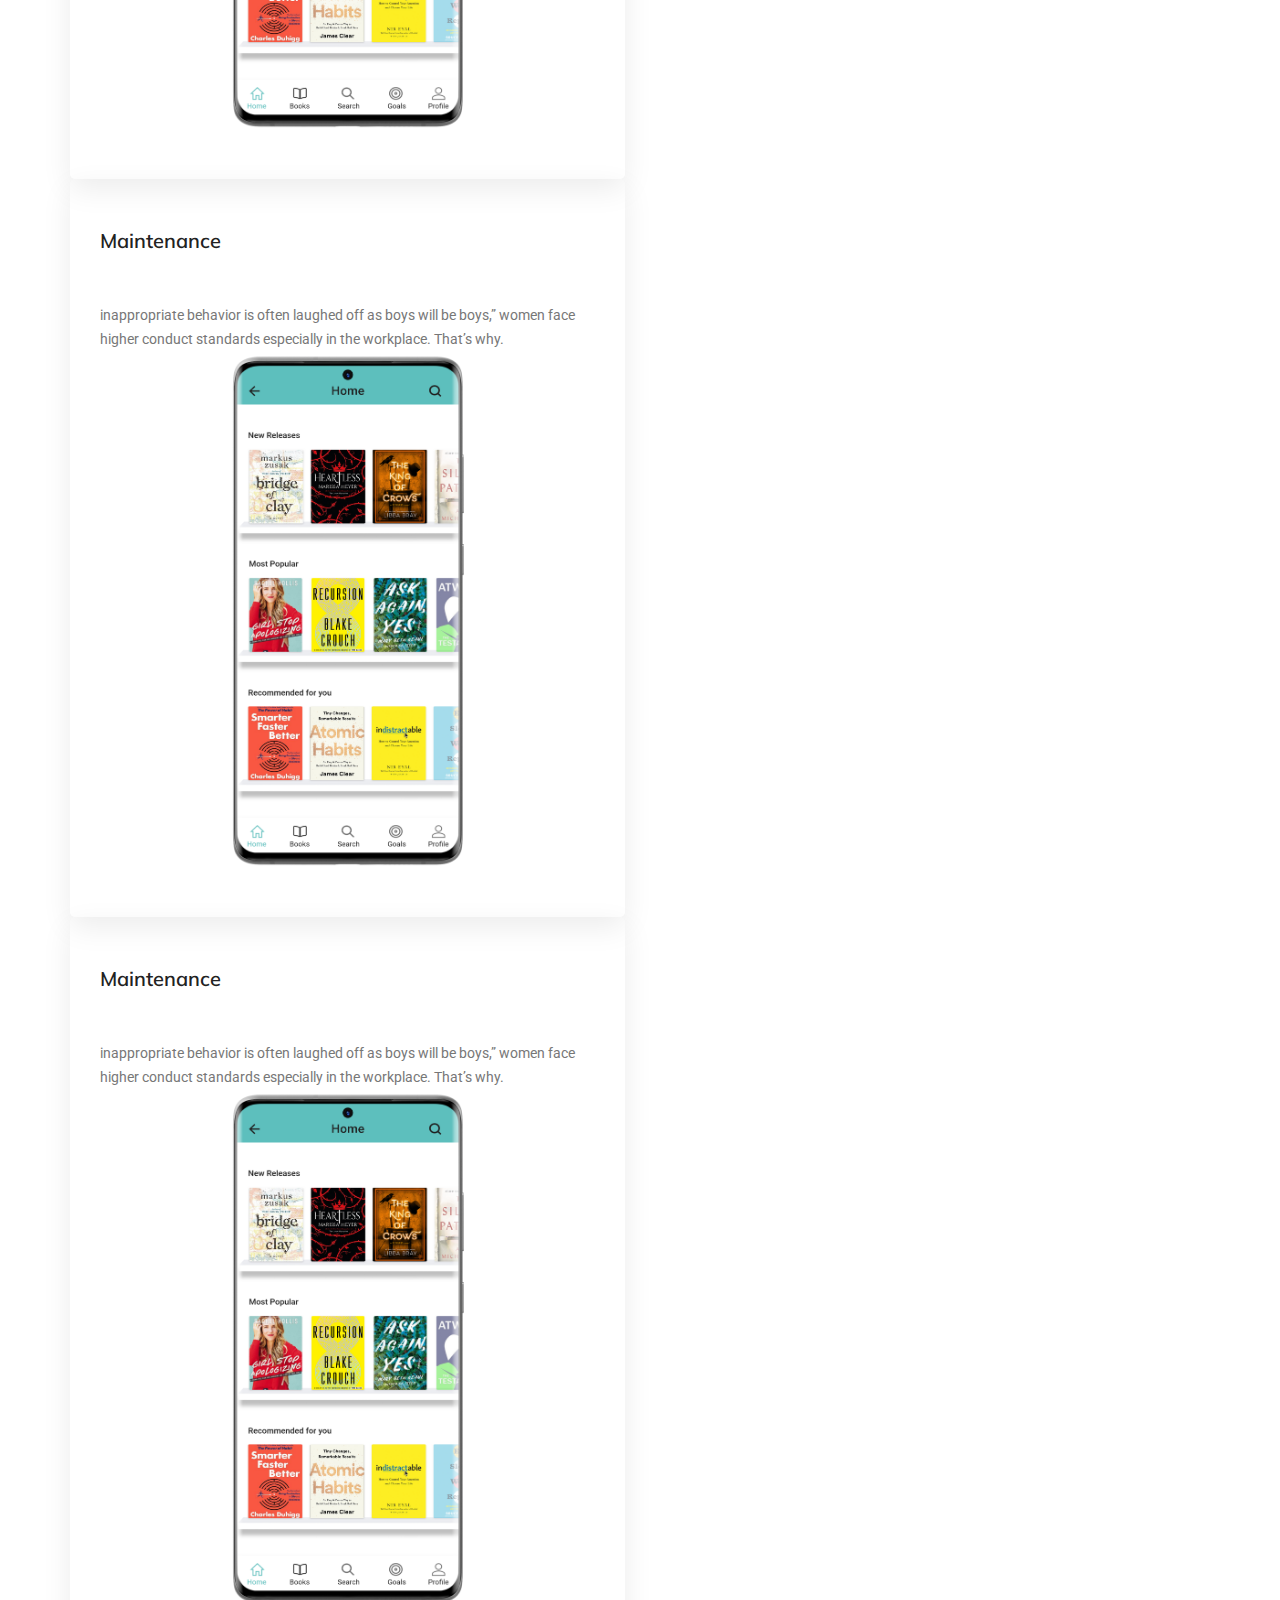
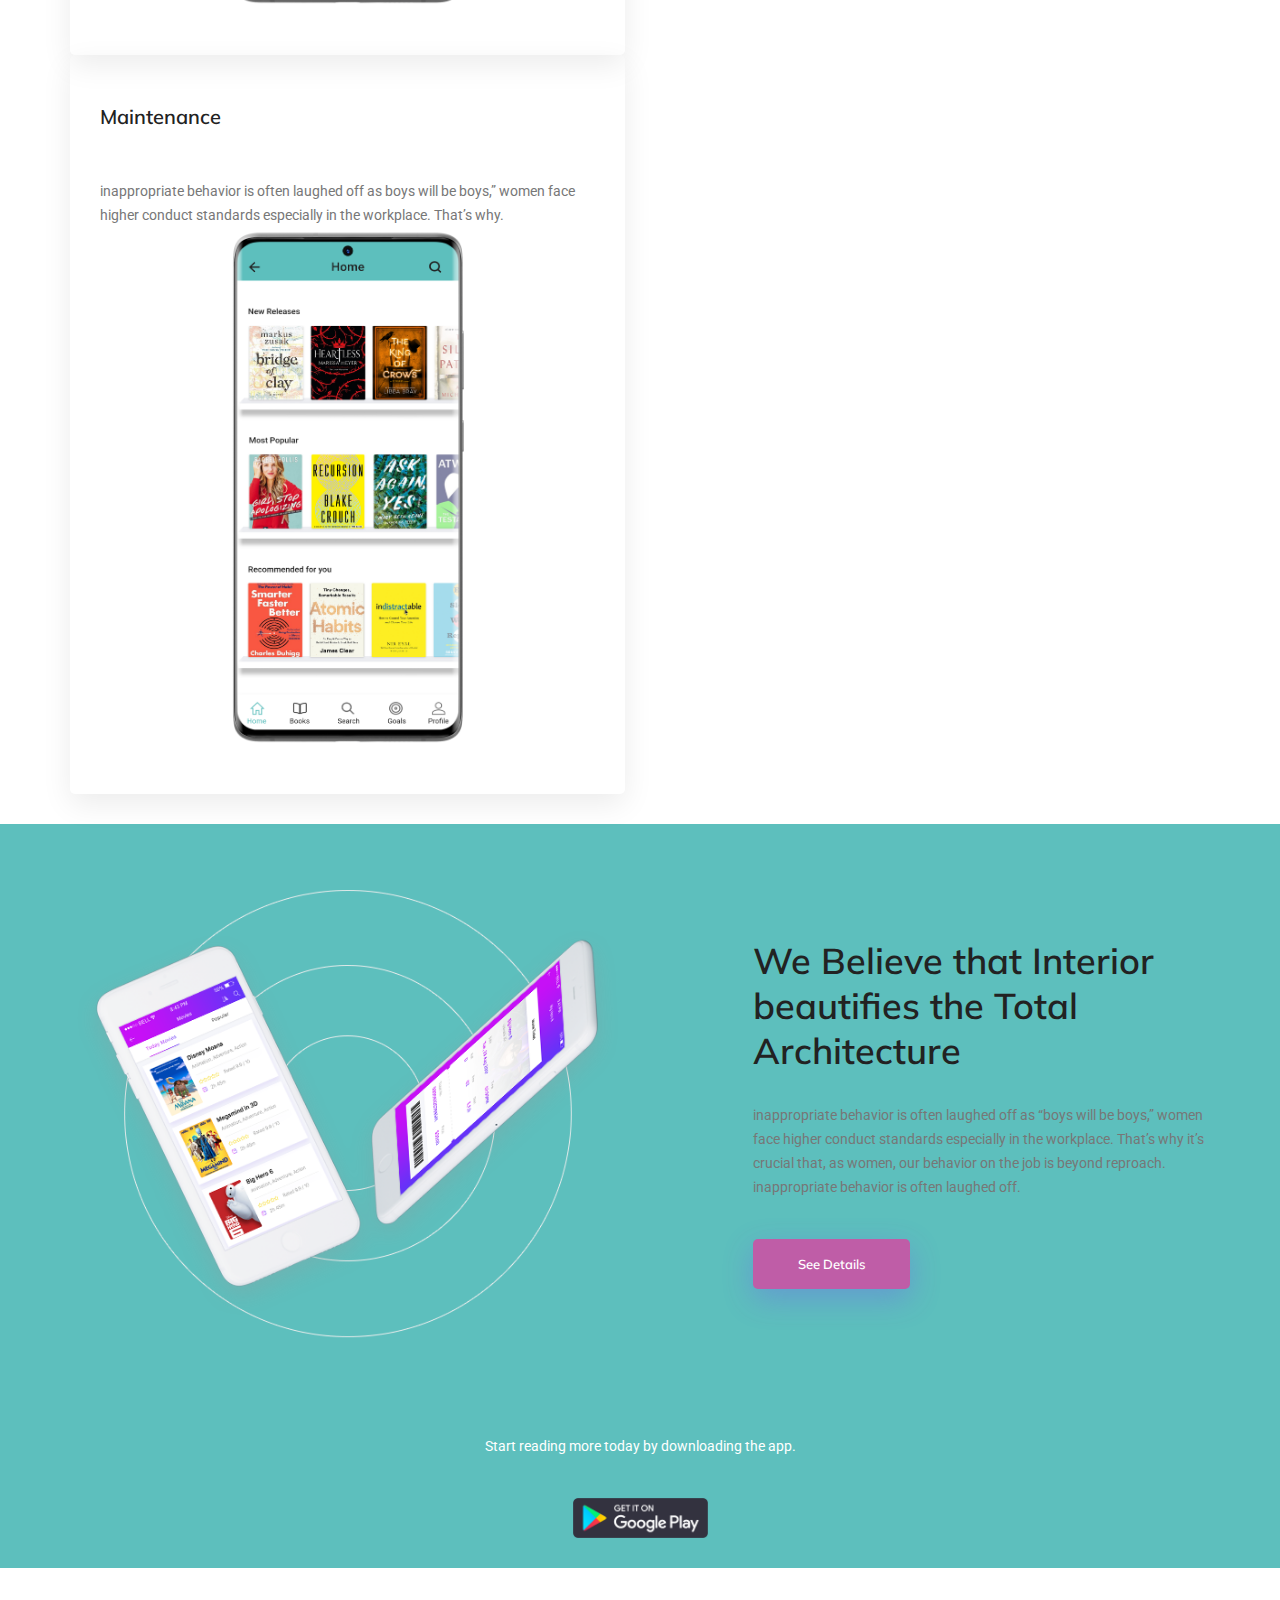
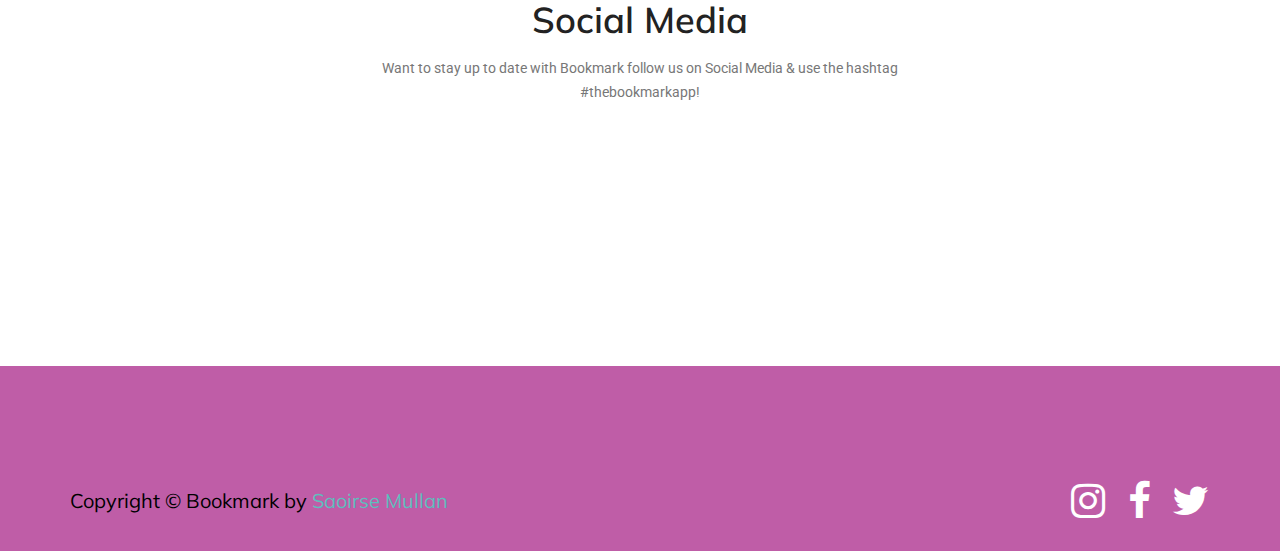
==== commit c108550f: "test" ====
--- a/index.html
+++ b/index.html
@@ -56,7 +56,7 @@
 					<div class="row banner_content">
 						<div class="col-lg-9">
 							<h2>Start reading more<br> today</h2>
-							<p>Bookmark is a mobile app that encourages you to improve your reading habits. It's a community for readers. Our mission statement is to encourage you to read more by helping you find books you love and reviews you can trust from friends.</p>
+							<!--p>Bookmark is a mobile app that encourages you to improve your reading habits. It's a community for readers. Our mission statement is to encourage you to read more by helping you find books you love and reviews you can trust from friends.</p-->
 							<a class="banner_btn" href="#main_title">Explore Now</a>
 						</div>
 						<div class="col-lg-3">
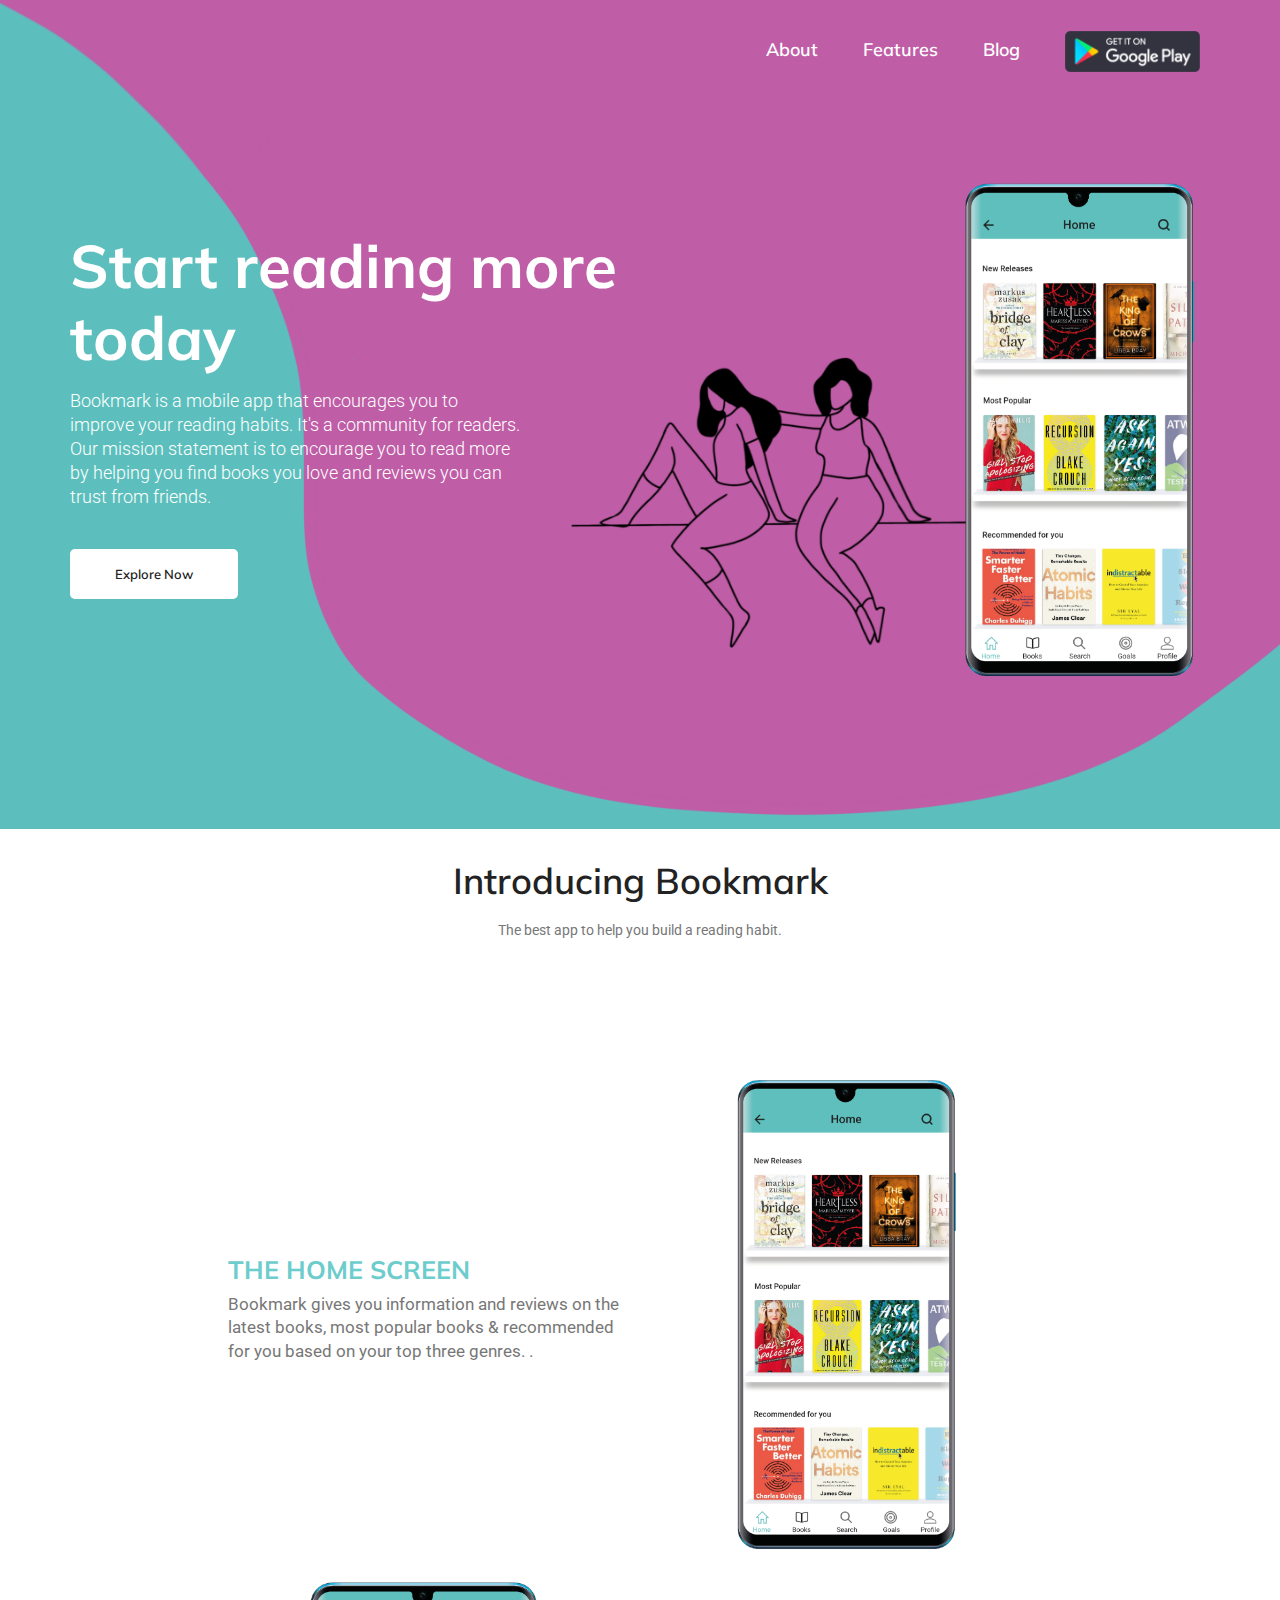
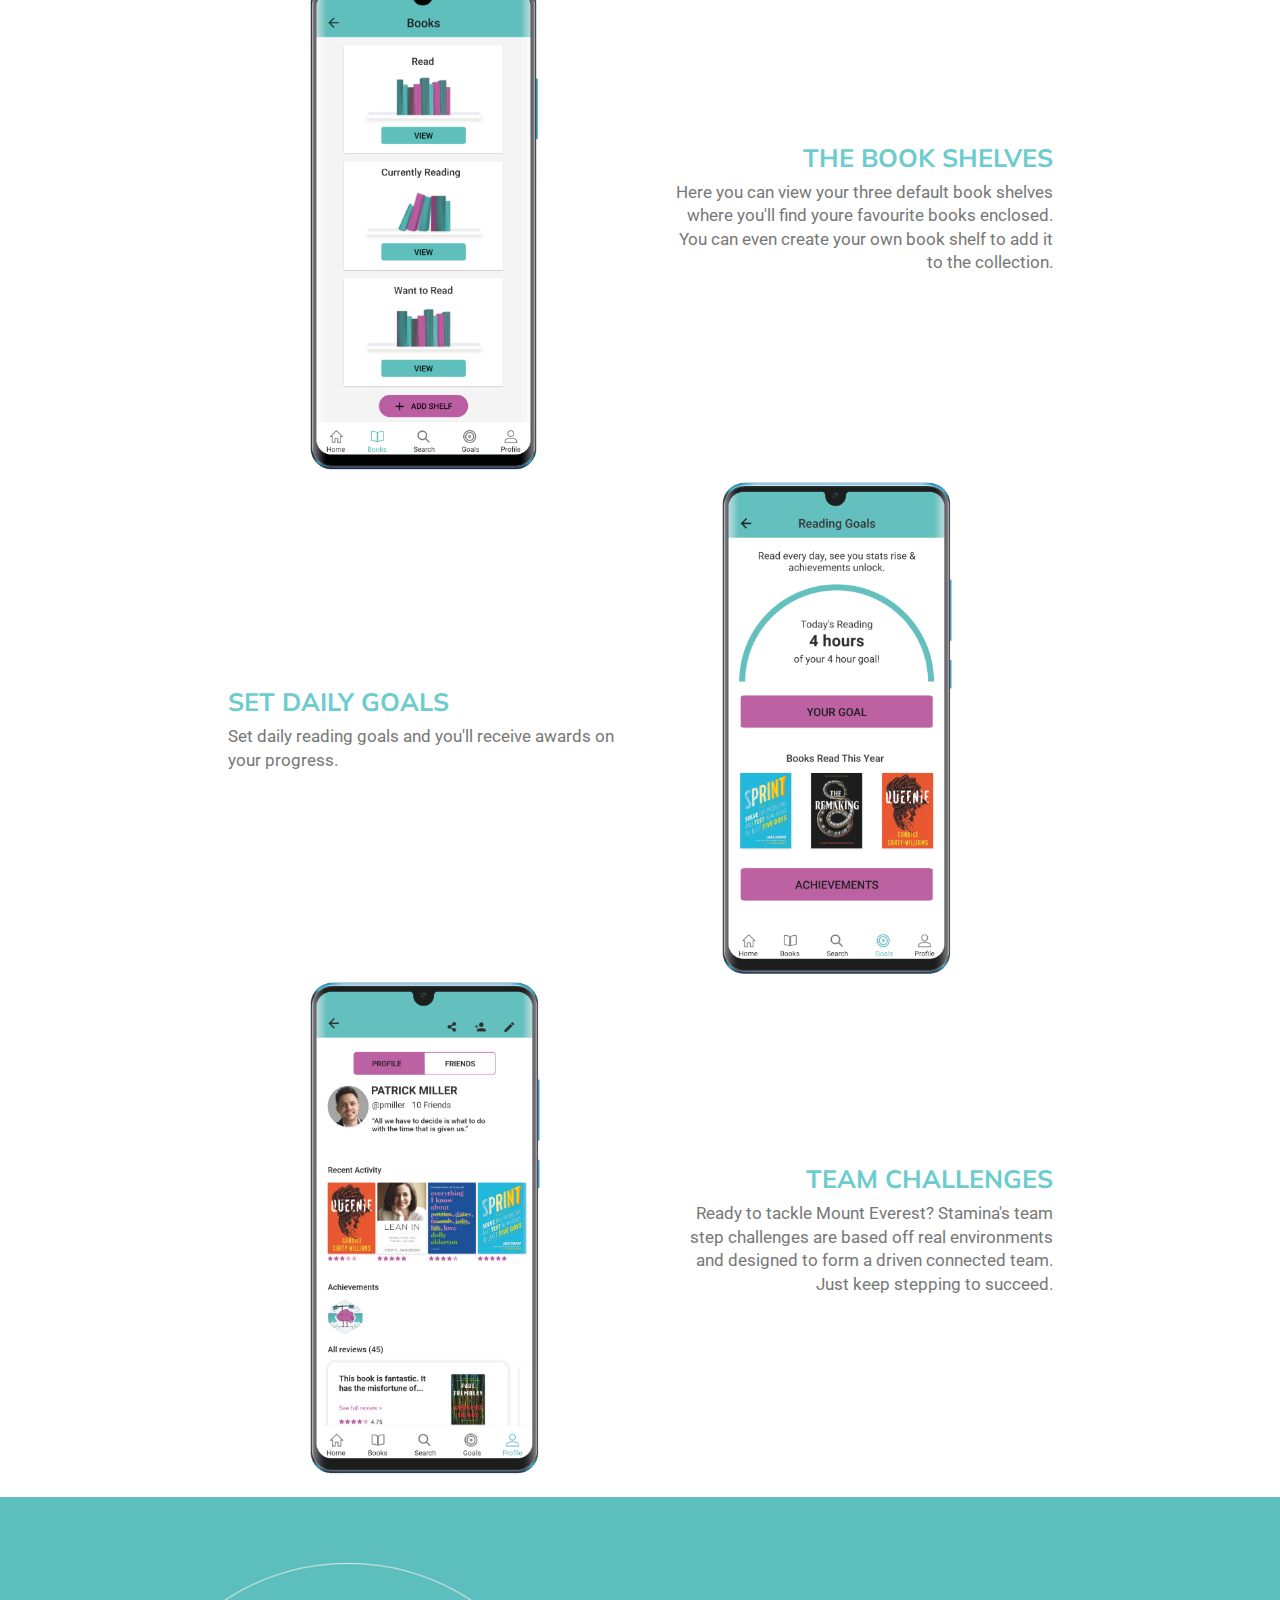
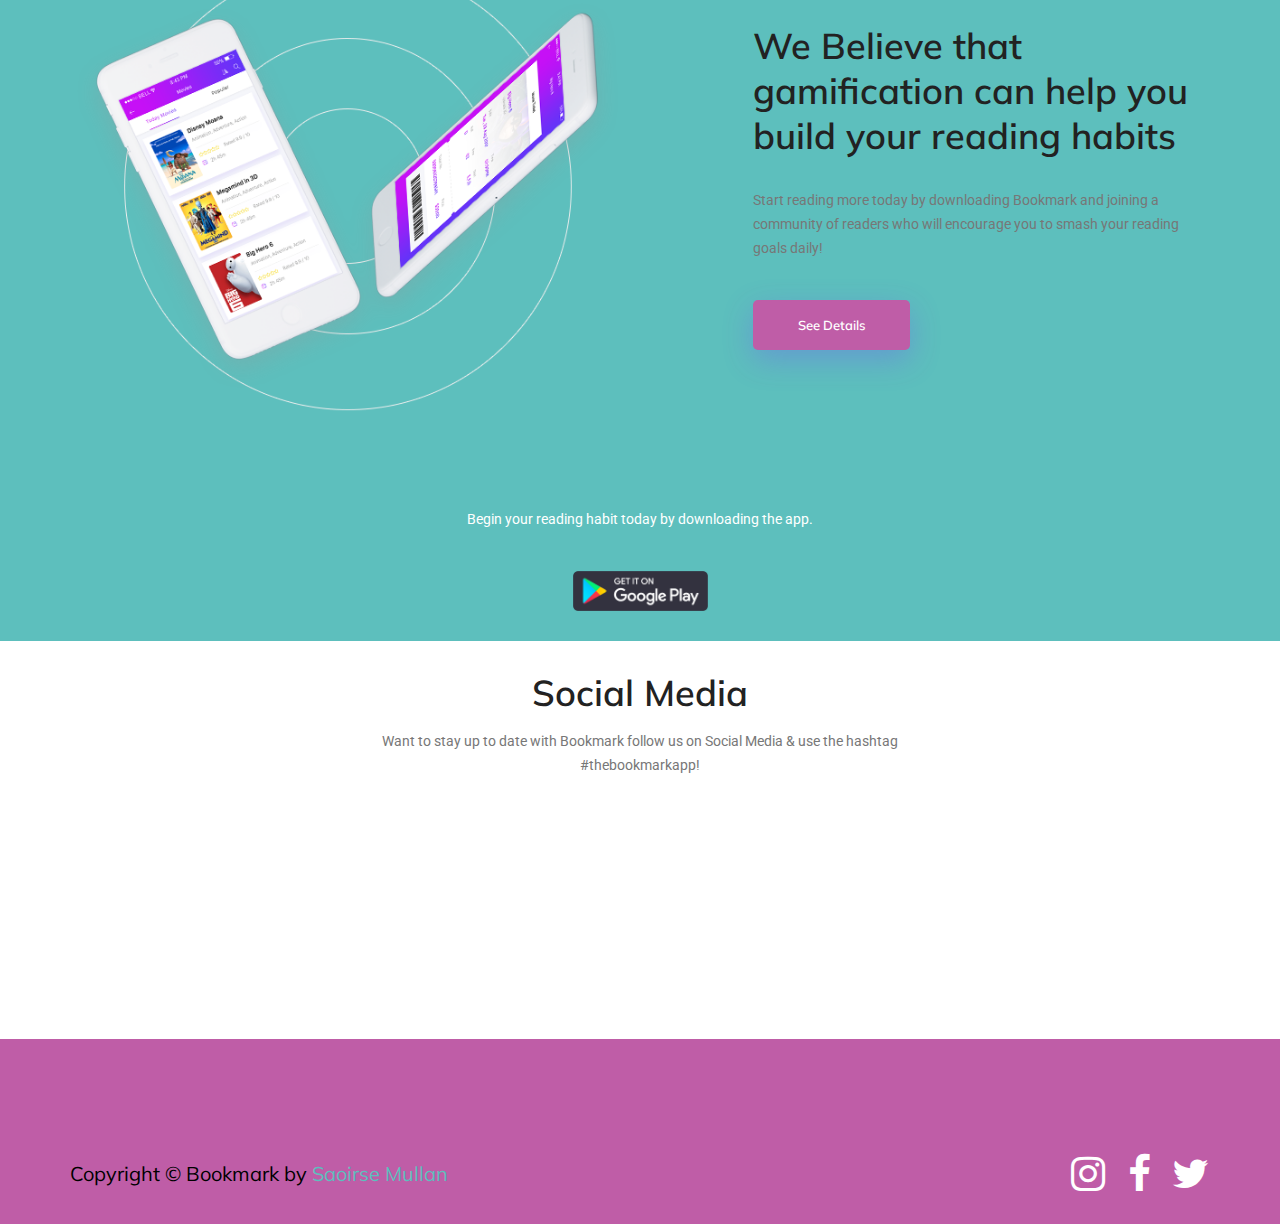
==== commit e04e5eae: "updates" ====
--- a/index.html
+++ b/index.html
@@ -27,7 +27,7 @@
             	<nav class="navbar navbar-expand-lg navbar-light">
 					<div class="container">
 						<!-- Brand and toggle get grouped for better mobile display -->
-						<a class="navbar-brand logo_h" href="index.html"><img src="img/logo.svg" alt=""></a>
+						<a class="navbar-brand logo_h" href="index.html"><img src="img/bookmark.svg" alt=""></a>
 						<button class="navbar-toggler" type="button" data-toggle="collapse" data-target="#navbarSupportedContent" aria-controls="navbarSupportedContent" aria-expanded="false" aria-label="Toggle navigation">
 							<span class="icon-bar"></span>
 							<span class="icon-bar"></span>
@@ -56,7 +56,7 @@
 					<div class="row banner_content">
 						<div class="col-lg-9">
 							<h2>Start reading more<br> today</h2>
-							<!--p>Bookmark is a mobile app that encourages you to improve your reading habits. It's a community for readers. Our mission statement is to encourage you to read more by helping you find books you love and reviews you can trust from friends.</p-->
+							<p>Bookmark is a mobile app that encourages you to improve your reading habits. It's a community for readers. Our mission statement is to encourage you to read more by helping you find books you love and reviews you can trust from friends.</p>
 							<a class="banner_btn" href="#main_title">Explore Now</a>
 						</div>
 						<div class="col-lg-3">
@@ -70,60 +70,81 @@
         </section>
         <!--================End Home Banner Area =================-->
         
-        <!--================Feature Area =================-->
+      <!--  ================Feature Area ========= -->
         <section class="feature_area p_120" id="feature">
         	<div class="container">
         		<div class="main_title">
-        			<h2>Unique Features</h2>
-        			<p>Lorem ipsum dolor sit amet, consectetur adipisicing elit, sed do eiusmod tempor incididunt ut labore  et dolore magna aliqua.</p>
-        		</div>
-        		<div class="feature_inner row">
-        			<div class="col-lg-6 col-md-6">
+        			<h2>Introducing Bookmark</h2>
+        		                          <p>The best app to help you build a reading habit.</p>
+
+        		</div>
+
+            
+            
+                 <main>
+
+                 <section id="features">
+                <div class="container">
+                    <div class="img-right">
+                        <img src="img/home.png">
+                    </div>
+                    <div class="text-left">
+                        <h2>The Home Screen</h2> 
+                        <p>Bookmark gives you information and reviews on the latest books, most popular books & recommended for you based on your top three genres. </b>.</p>
+                    </div>
+                </div>
+            </section>
+
+
+            <section class="goals">
+                <div class="container">
+                    <div class="img-left">
+                        <img src="img/books.png">
+                    </div>
+                    <div class="text-right">
+                         <h2>The Book Shelves</h2>
+                            <p>Here you can view your three default book shelves where you'll find youre favourite books enclosed. You can even create your own book shelf to add it to the collection.</p></div>
+                </div>
+            </section>
+            
+            
+            <section class="cognitive">
+                <div class="container">
+                    <div class="img-right">
+                        <img src="img/goals.png">
+                    </div>
+                    <div class="text-left">
+                        <h2>Set Daily Goals</h2>
+                            <p>Set daily reading goals and you'll receive awards on your progress.</p></div>
+                    </div>
+               
+            </section>
+            
+            
+        <section class="challenges">
+                <div class="container">
+                     <div class="img-left">
+                        <img src="img/profile.png">
+                    </div>
+                    <div class="text-right">
+                        <h2>Team Challenges</h2>
+                        <p>Ready to tackle Mount Everest? Stamina's team step challenges are based off real environments and designed to form a driven connected team. Just keep stepping to succeed.
+                        </p>
+                    </div>
+                </div> </div>
+            </section>
+        </main>
+                <!--
+        		
+                <div class="feature_inner row">
         				<div class="feature_item">
-        					<h4>Maintenance</h4>
-        					<p>inappropriate behavior is often laughed off as boys will be boys,” women face higher conduct standards especially in the workplace. That’s why.</p>
-                            <img class="img-fluid" src="img/hme.png" alt="">
-        				</div>
-        			</div>
-                </div>
-
-                <div class="feature_inner row">
-        			<div class="col-lg-6 col-md-6">
-        				<div class="feature_item">
-        					<h4>Maintenance</h4>
-        					<p>inappropriate behavior is often laughed off as boys will be boys,” women face higher conduct standards especially in the workplace. That’s why.</p>
-                            <img class="img-fluid" src="img/hme.png" alt="">
-        				</div>
+                            <div class="text-left">
+        					<h4>The Book Shelves</h4>
+        					<p>Here you can view your three default book shelves where you'll find youre favourite books enclosed. You can even create your own book shelf to add it to the collection.</p></div>
+                            <div class="img-right">
+                            <img class="img-fluid" src="img/books.png" alt=""></div>
         			</div></div>
 
-
-
-        			                <div class="feature_inner row">
-                                        <div class="col-lg-6 col-md-6">
-        				<div class="feature_item">
-        					<h4>Maintenance</h4>
-        					<p>inappropriate behavior is often laughed off as boys will be boys,” women face higher conduct standards especially in the workplace. That’s why.</p>
-                        <img class="img-fluid" src="img/hme.png" alt="">
-
-
-        				</div>
-        			</div></div>
-
-
-                    <div class="feature_inner row">
-                        <div class="col-lg-6 col-md-6">
-        				<div class="feature_item">
-        					<h4>Maintenance</h4>
-        					<p>inappropriate behavior is often laughed off as boys will be boys,” women face higher conduct standards especially in the workplace. That’s why.</p>
-                            <img class="img-fluid" src="img/hme.png" alt="">
-
-        				</div>
-        			</div>
-        		</div>
-
-
-        	</div>
-        </section>
         <!--================End Feature Area =================-->
         
         <!--================Interior Area =================-->
@@ -135,8 +156,8 @@
         			</div>
         			<div class="col-lg-5 offset-lg-1">
         				<div class="interior_text">
-        					<h4>We Believe that Interior beautifies the Total Architecture</h4>
-        					<p>inappropriate behavior is often laughed off as “boys will be boys,” women face higher conduct standards especially in the workplace. That’s why it’s crucial that, as women, our behavior on the job is beyond reproach. inappropriate behavior is often laughed off.</p>
+        					<h4>We Believe that gamification can help you build your reading habits</h4>
+        					<p>Start reading more today by downloading Bookmark and joining a community of readers who will encourage you to smash your reading goals daily!</p>
         					<a class="main_btn" href="#">See Details</a>
         				</div>
         			</div>
@@ -266,7 +287,7 @@
         <section class="download_app_area p_120">
         	<div class="container" id="download">
         		<div class="app_inner">
-        			<p>Start reading more today by downloading the app.</p>
+        			<p>Begin your reading habit today by downloading the app.</p>
         			<div class="app_stores">
         			
         				<img src="img/google.png" width="135px">
--- a/css/style.css
+++ b/css/style.css
@@ -218,8 +218,7 @@
     border: none;
     padding: 0px;
     border-radius: 0px;
-    -webkit-box-shadow: 0px 10px 30px 0px rgba(115, 73, 251, 0.3);
-    box-shadow: 0px 10px 30px 0px rgba(115, 73, 251, 0.3);
+  
   }
 }
 
@@ -324,7 +323,7 @@
 }
 
 .top_menu {
-  background: #ec9d5f;
+  background: #5dbfbd;
 }
 
 .top_menu .float-left a {
@@ -3487,13 +3486,51 @@
 /*---------------------------------------------------- */
 /*----------------------------------------------------*/
 /* Feature Area css
-============================================================================================ */
-.feature_item {
-  -webkit-box-shadow: 0px 10px 30px 0px rgba(0, 0, 0, 0.08);
+============================================================================================ 
+-webkit-box-shadow: 0px 10px 30px 0px rgba(0, 0, 0, 0.08);
   box-shadow: 0px 10px 30px 0px rgba(0, 0, 0, 0.08);
   padding: 50px 30px;
   border-radius: 5px;
-}
+  */
+.feature_item {
+  
+ height: 500px;
+}
+
+
+.feature_item .text-right {
+  width: calc(50% - 20px);
+  margin-left: 20px;
+  float: right;
+  position: relative;
+  top: 50%;
+  transform: translateY(-50%);
+
+}
+
+
+.feature_item .img-left {
+ width: 50%;
+  float: left;
+}
+
+.feature_item .text-left {
+width: calc(50% - 20px);
+  margin-right: 20px;
+  float: left;
+  position: relative;
+  top: 50%;
+  transform: translateY(-50%);
+
+}
+
+
+.feature_item .img-right{
+  width: 50%;
+  float: right;
+}
+
+
 
 .feature_item img {
   max-width: 250px;
@@ -3512,6 +3549,141 @@
 .feature_item p {
   margin-bottom: 0px;
   margin-top: 50px
+}
+
+
+/* test */
+/* line 148, ../sass/screen.scss */
+body main {
+  max-width: 75%;
+  height: 100%;
+  margin: 0 auto;
+  padding-top: 50px;
+  position: relative;
+}
+/* line 154, ../sass/screen.scss */
+body main p {
+  font-size: 1.2em;
+  line-height: 1.4;
+}
+/* line 158, ../sass/screen.scss */
+body main h2 {
+  color: #6DCCCC;
+  text-transform: uppercase;
+  font-weight: bold;
+  font-size: 1.8em;
+}
+/* line 165, ../sass/screen.scss */
+
+/* line 169, ../sass/screen.scss */
+body main section {
+  position: relative;
+}
+/* line 171, ../sass/screen.scss */
+body main section .container {
+  height: 500px;
+}
+/* line 174, ../sass/screen.scss */
+body main section .container .img-right {
+  width: 50%;
+  float: right;
+}
+/* line 177, ../sass/screen.scss */
+body main section .container .img-right img {
+  max-width: 250px;
+  margin: 0 auto;
+  display: block;
+}
+/* line 184, ../sass/screen.scss */
+body main section .container .text-left {
+  width: calc(50% - 20px);
+  margin-right: 20px;
+  float: left;
+  position: relative;
+  top: 50%;
+  transform: translateY(-50%);
+}
+/* line 193, ../sass/screen.scss */
+body main section .container .img-left {
+  width: 50%;
+  float: left;
+}
+/* line 196, ../sass/screen.scss */
+body main section .container .img-left img {
+  max-width: 250px;
+  margin: 0 auto;
+  display: block;
+}
+/* line 203, ../sass/screen.scss */
+body main section .container .text-right {
+  width: calc(50% - 20px);
+  margin-left: 20px;
+  float: right;
+  position: relative;
+  top: 50%;
+  transform: translateY(-50%);
+}
+@media screen and (max-width: 767px) {
+  /* line 171, ../sass/screen.scss */
+  body main section .container {
+    height: 100%;
+  }
+  /* line 213, ../sass/screen.scss */
+  body main section .container .img-right {
+    float: none;
+    width: 100%;
+  }
+  /* line 216, ../sass/screen.scss */
+  body main section .container .img-right img {
+    margin: 0 auto;
+    display: block;
+  }
+  /* line 222, ../sass/screen.scss */
+  body main section .container .text-left {
+    float: none;
+    width: 100%;
+    top: 0;
+    transform: none;
+    margin-right: 0;
+  }
+  /* line 230, ../sass/screen.scss */
+  body main section .container .text-right {
+    float: none;
+    width: 100%;
+    top: 0;
+    transform: none;
+    margin-left: 0;
+  }
+  /* line 238, ../sass/screen.scss */
+  body main section .container .img-left {
+    float: none;
+    width: 100%;
+  }
+  /* line 241, ../sass/screen.scss */
+  body main section .container .img-left img {
+    margin: 0 auto;
+    display: block;
+  }
+  /* line 246, ../sass/screen.scss */
+  body main section .container p {
+    font-size: 1em;
+  }
+}
+@media screen and (max-width: 767px) {
+  /* line 148, ../sass/screen.scss */
+  body main {
+    max-width: 95%;
+  }
+  /* line 254, ../sass/screen.scss */
+  body main section {
+    margin-bottom: 50px;
+  }
+}
+@media screen and (max-width: 930px) {
+  /* line 148, ../sass/screen.scss */
+  body main {
+    max-width: 85%;
+  }
 }
 
 /* End Feature Area css
--- a/css/responsive.css
+++ b/css/responsive.css
@@ -42,9 +42,7 @@
         margin-bottom: 23px;
     }
 	.header_area .navbar {
-		background-image: -moz-linear-gradient( 0deg, rgba(188,43,255,.8) 0%, rgba(114,73,251,.8) 100%);
-		background-image: -webkit-linear-gradient( 0deg, rgba(188,43,255,.8) 0%, rgba(114,73,251,.8) 100%);
-		background-image: -ms-linear-gradient( 0deg, rgba(188,43,255,.8) 0%, rgba(114,73,251,.8) 100%);
+		color: #bf5da7;
 	}
     .navbar-toggler[aria-expanded="false"] span:nth-child(2) {
 		opacity: 1;
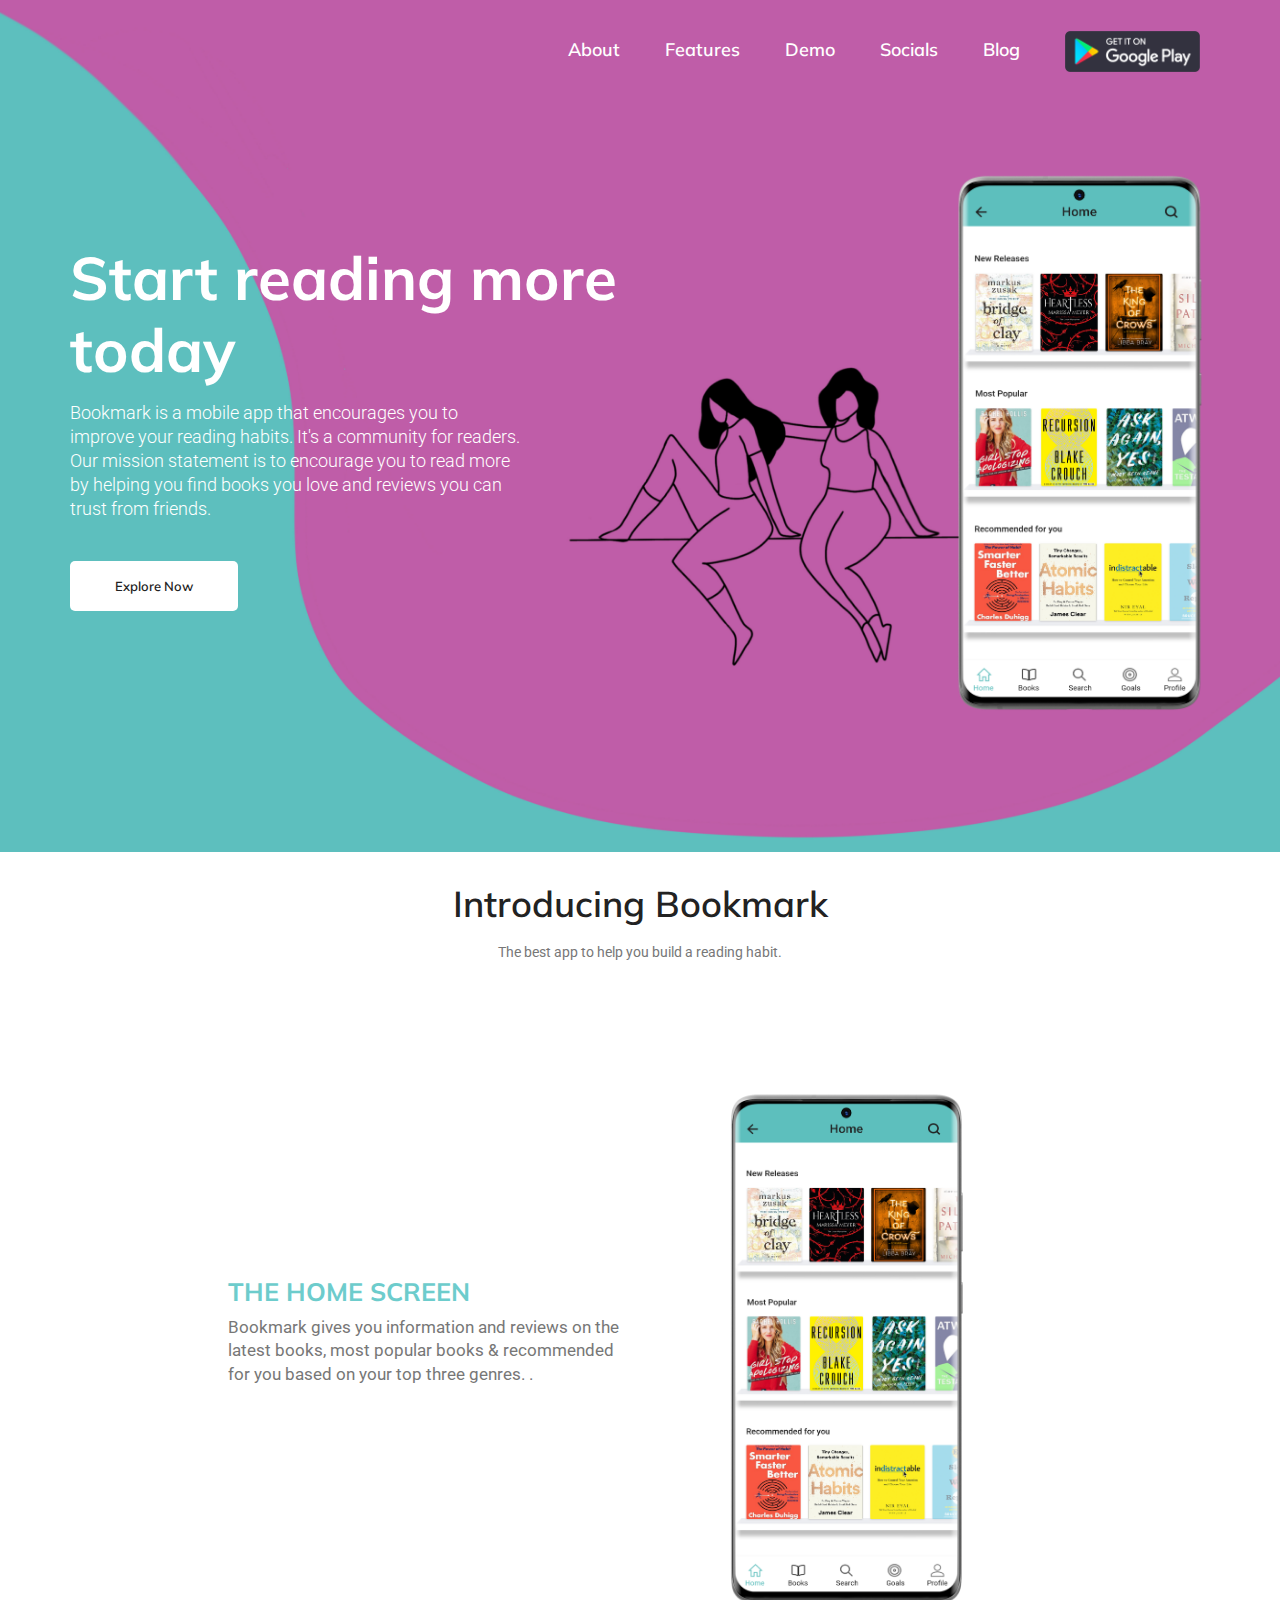
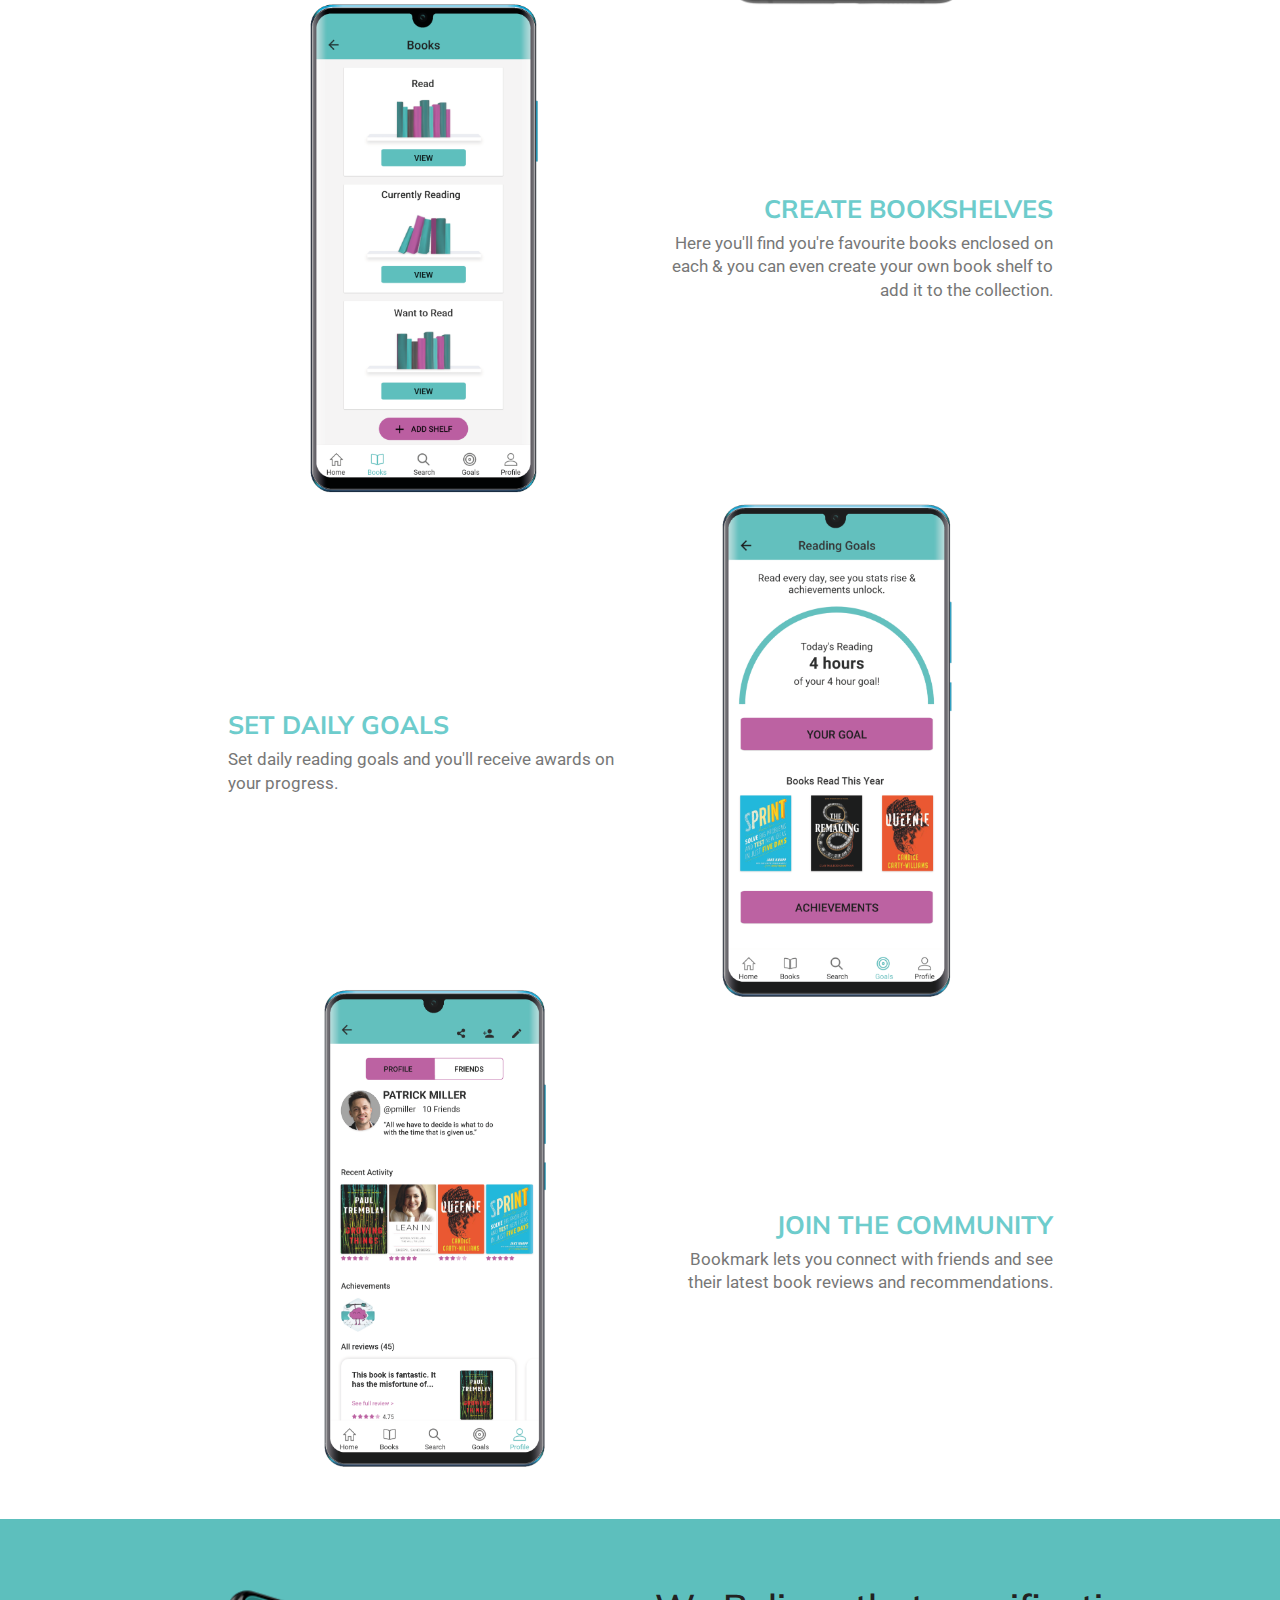
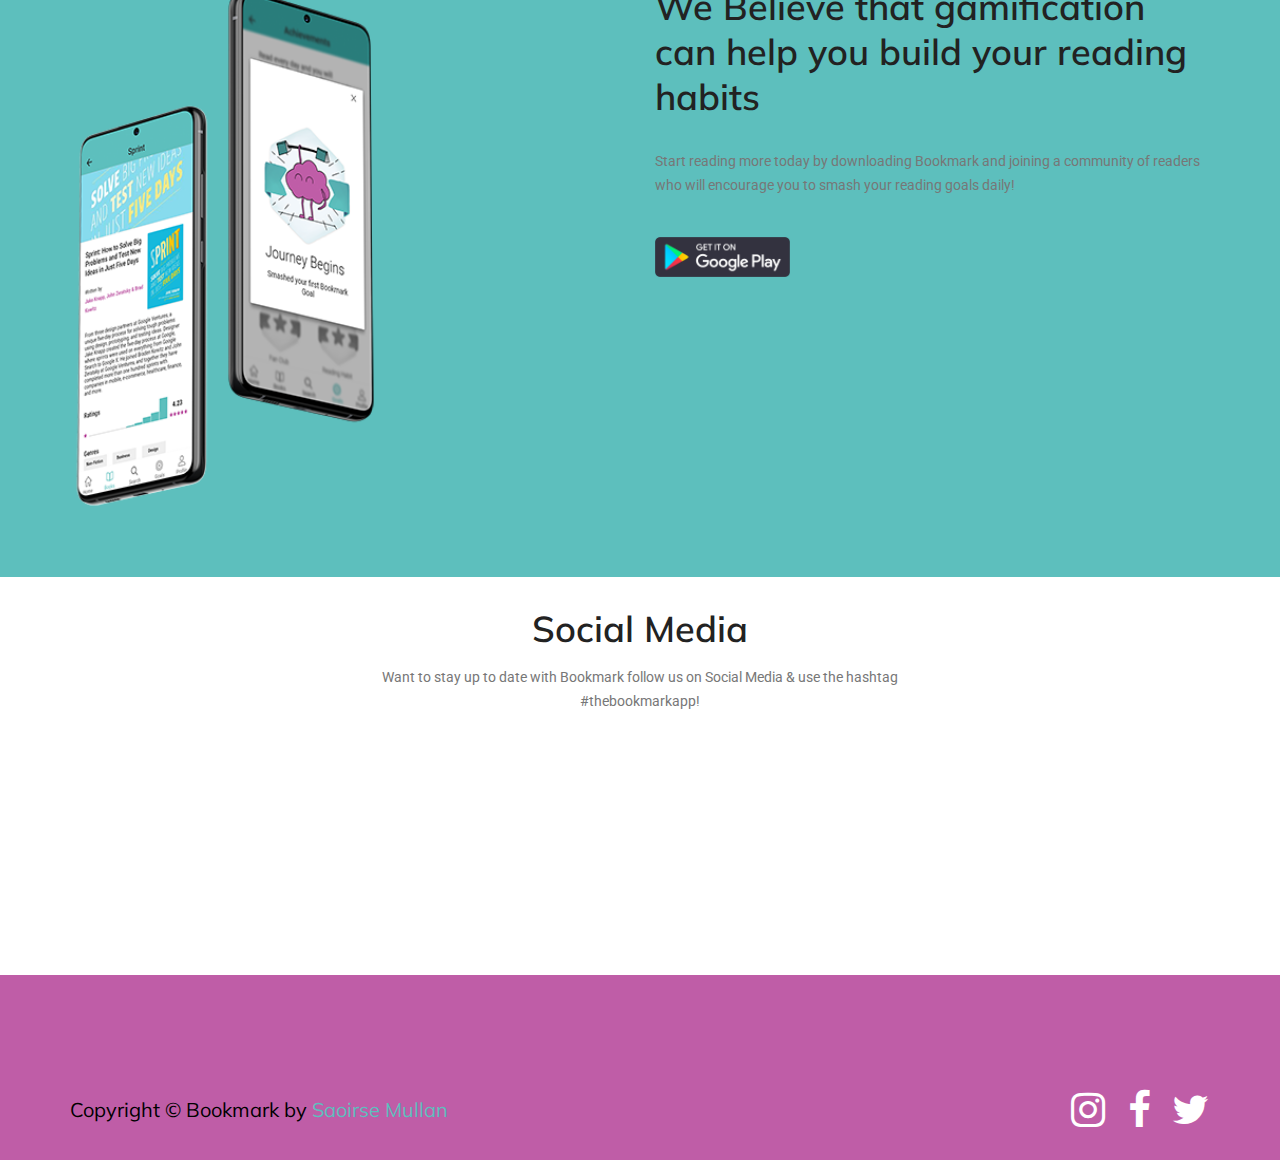
==== commit c7933aaf: "updates" ====
--- a/index.html
+++ b/index.html
@@ -37,9 +37,11 @@
 						<div class="collapse navbar-collapse offset" id="navbarSupportedContent">
 							<ul class="nav navbar-nav menu_nav ml-auto">
 								<li class="nav-item active"><a class="nav-link" href="#home">About</a></li> 
-								<li class="nav-item"><a class="nav-link" href="#feature">Features</a></li> 
-                                <li class="nav-item"><a class="nav-link" href="https://saoirseann.tumblr.com/tagged/ixd503">Blog</a></li> 
-                                  <div class="app-stores">
+								<li class="nav-item"><a class="nav-link" href="#features">Features</a></li> 
+                                <li class="nav-item"><a class="nav-link" href="">Demo</a></li>
+                                <li class="nav-item"><a class="nav-link" href="#socials">Socials</a></li>
+                                <li class="nav-item"><a class="nav-link" href="https://saoirseann.tumblr.com/tagged/ixd503">Blog</a></li>  
+                                 <div class="app-stores">
                                 <li class="nav-item"><a class="nav-link" href="#download"><img src="img/google.png"></a></li></div>
 							</ul>
 						</div> 
@@ -57,11 +59,11 @@
 						<div class="col-lg-9">
 							<h2>Start reading more<br> today</h2>
 							<p>Bookmark is a mobile app that encourages you to improve your reading habits. It's a community for readers. Our mission statement is to encourage you to read more by helping you find books you love and reviews you can trust from friends.</p>
-							<a class="banner_btn" href="#main_title">Explore Now</a>
+							<a class="banner_btn" href="#features">Explore Now</a>
 						</div>
 						<div class="col-lg-3">
 							<div class="banner_map_img">
-								<img class="img-fluid" src="img/home.png" alt="">
+								<img class="img-fluid" src="img/hme.png" alt="">
 							</div>
 						</div>
 					</div>
@@ -71,7 +73,7 @@
         <!--================End Home Banner Area =================-->
         
       <!--  ================Feature Area ========= -->
-        <section class="feature_area p_120" id="feature">
+        <section class="feature_area p_120" id="features">
         	<div class="container">
         		<div class="main_title">
         			<h2>Introducing Bookmark</h2>
@@ -86,7 +88,7 @@
                  <section id="features">
                 <div class="container">
                     <div class="img-right">
-                        <img src="img/home.png">
+                        <img src="img/hme.png">
                     </div>
                     <div class="text-left">
                         <h2>The Home Screen</h2> 
@@ -102,8 +104,8 @@
                         <img src="img/books.png">
                     </div>
                     <div class="text-right">
-                         <h2>The Book Shelves</h2>
-                            <p>Here you can view your three default book shelves where you'll find youre favourite books enclosed. You can even create your own book shelf to add it to the collection.</p></div>
+                         <h2>Create Bookshelves</h2>
+                            <p>Here you'll find you're favourite books enclosed on each & you can even create your own book shelf to add it to the collection.</p></div>
                 </div>
             </section>
             
@@ -127,38 +129,28 @@
                         <img src="img/profile.png">
                     </div>
                     <div class="text-right">
-                        <h2>Team Challenges</h2>
-                        <p>Ready to tackle Mount Everest? Stamina's team step challenges are based off real environments and designed to form a driven connected team. Just keep stepping to succeed.
+                        <h2>Join The Community</h2>
+                        <p>Bookmark lets you connect with friends and see their latest book reviews and recommendations.
                         </p>
                     </div>
                 </div> </div>
             </section>
         </main>
-                <!--
-        		
-                <div class="feature_inner row">
-        				<div class="feature_item">
-                            <div class="text-left">
-        					<h4>The Book Shelves</h4>
-        					<p>Here you can view your three default book shelves where you'll find youre favourite books enclosed. You can even create your own book shelf to add it to the collection.</p></div>
-                            <div class="img-right">
-                            <img class="img-fluid" src="img/books.png" alt=""></div>
-        			</div></div>
-
-        <!--================End Feature Area =================-->
+               
         
         <!--================Interior Area =================-->
         <section class="interior_area">
         	<div class="container">
         		<div class="interior_inner row">
         			<div class="col-lg-6">
-        				<img class="img-fluid" src="img/interior-1.png" alt="">
-        			</div>
-        			<div class="col-lg-5 offset-lg-1">
+        				<img class="img-fluid" src="img/review.png" alt="" width="305px">
+        			</div>
+        			<div class="col-lg-6">
         				<div class="interior_text">
         					<h4>We Believe that gamification can help you build your reading habits</h4>
         					<p>Start reading more today by downloading Bookmark and joining a community of readers who will encourage you to smash your reading goals daily!</p>
-        					<a class="main_btn" href="#">See Details</a>
+        					<!--<a class="main_btn" href="#">See Details</a-->
+                            <img src="img/google.png" width="135px">
         				</div>
         			</div>
         		</div>
@@ -283,7 +275,7 @@
         
       
         
-        <!--================Download App Area =================-->
+        <!--================Download App Area =================
         <section class="download_app_area p_120">
         	<div class="container" id="download">
         		<div class="app_inner">
@@ -294,21 +286,35 @@
                     </div>
                 </div>
             </div>
-        </section>
+        </section-->
         <!--================End Download App Area =================-->
+
+           <!--================DEMO ================
+                 <section class="feature_area p_120" id="demo">
+                <div class="feature_inner row">
+                        <div class="feature_item">
+                                            <div class="col-lg-6 col-md-6">
+                            <p>Here you can view your three default book shelves where you'll find youre favourite books enclosed. You can even create your own book shelf to add it to the collection.</p>
+                            
+                            <img class="img-fluid" src="img/books.png" alt="">
+                    </div></div></div></section-->
+
+        <!--================End Feature Area =================-->
         
         <!--================Latest News Area =================-->
         <section class="latest_news_area p_120">
-            <div class="container">
+            <div class="container" id="socials">
                 <div class="main_title">
                     <h2>Social Media</h2>
         			<p>Want to stay up to date with Bookmark follow us on Social Media & use the hashtag #thebookmarkapp!</p>
         		</div>
         	
- <!-- LightWidget WIDGET --><script src="https://cdn.lightwidget.com/widgets/lightwidget.js"></script><iframe src="//lightwidget.com/widgets/a616dbb40aae5538a59fd2884e428ef4.html" scrolling="no" allowtransparency="true" class="lightwidget-widget" style="width:100%;border:0;overflow:hidden;"></iframe>
+<!-- LightWidget WIDGET --><script src="https://cdn.lightwidget.com/widgets/lightwidget.js"></script><iframe src="https://cdn.lightwidget.com/widgets/415183a0fb4c513391bdba80f1aabd40.html" scrolling="no" allowtransparency="true" class="lightwidget-widget" style="width:100%;border:0;overflow:hidden;"></iframe>
 
         	</div>
         </section>
+
+
         <!--================End Latest News Area =================-->
         
         <!--================ start footer Area  =================-->	
--- a/css/style.css
+++ b/css/style.css
@@ -364,7 +364,7 @@
 ============================================================================================ */
 .home_banner_area {
   z-index: 1;
-  background: url(../img/banner/hme.png) no-repeat scroll center center;
+  background: url(../img/banner/hme.jpg) no-repeat scroll center center;
   background-size: cover;
 }
 
